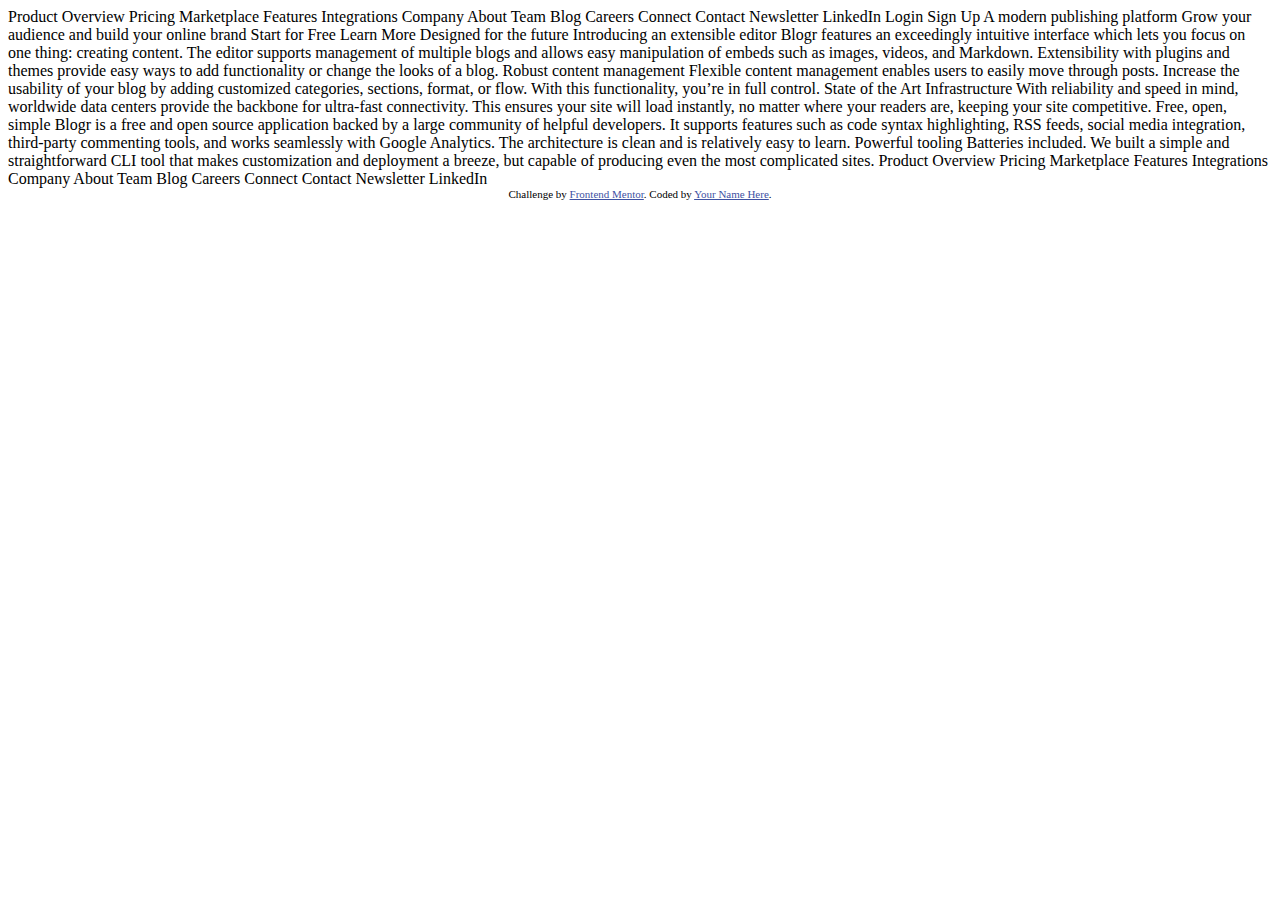
==== blogr-landing-page-main/index.html @ 17084efa "new component" ====
<!DOCTYPE html>
<html lang="en">
<head>
  <meta charset="UTF-8">
  <meta name="viewport" content="width=device-width, initial-scale=1.0"> <!-- displays site properly based on user's device -->

  <link rel="icon" type="image/png" sizes="32x32" href="./images/favicon-32x32.png">
  
  <title>Frontend Mentor | [Blogr]</title>

  <!-- Feel free to remove these styles or customise in your own stylesheet 👍 -->
  <style>
    .attribution { font-size: 11px; text-align: center; }
    .attribution a { color: hsl(228, 45%, 44%); }
  </style>
</head>
<body>
  Product

  Overview
  Pricing
  Marketplace
  Features
  Integrations

  Company

  About
  Team
  Blog
  Careers

  Connect

  Contact
  Newsletter
  LinkedIn
  
  Login
  Sign Up

  A modern publishing platform
  Grow your audience and build your online brand

  Start for Free
  Learn More

  Designed for the future

  Introducing an extensible editor
  Blogr features an exceedingly intuitive interface which lets you focus on one thing: creating content. 
  The editor supports management of multiple blogs and allows easy manipulation of embeds such as images, 
  videos, and Markdown. Extensibility with plugins and themes provide easy ways to add functionality or 
  change the looks of a blog.

  Robust content management
  Flexible content management enables users to easily move through posts. Increase the usability of your blog 
  by adding customized categories, sections, format, or flow. With this functionality, you’re in full control.

  State of the Art Infrastructure
  With reliability and speed in mind, worldwide data centers provide the backbone for ultra-fast connectivity. 
  This ensures your site will load instantly, no matter where your readers are, keeping your site competitive.

  Free, open, simple
  Blogr is a free and open source application backed by a large community of helpful developers. It supports 
  features such as code syntax highlighting, RSS feeds, social media integration, third-party commenting tools, 
  and works seamlessly with Google Analytics. The architecture is clean and is relatively easy to learn.

  Powerful tooling
  Batteries included. We built a simple and straightforward CLI tool that makes customization and deployment a breeze, but
  capable of producing even the most complicated sites.

  Product

  Overview
  Pricing
  Marketplace
  Features
  Integrations

  Company

  About
  Team
  Blog
  Careers

  Connect
  
  Contact
  Newsletter
  LinkedIn

  <div class="attribution">
    Challenge by <a href="https://www.frontendmentor.io?ref=challenge" target="_blank">Frontend Mentor</a>. 
    Coded by <a href="#">Your Name Here</a>.
  </div>
</body>
</html>
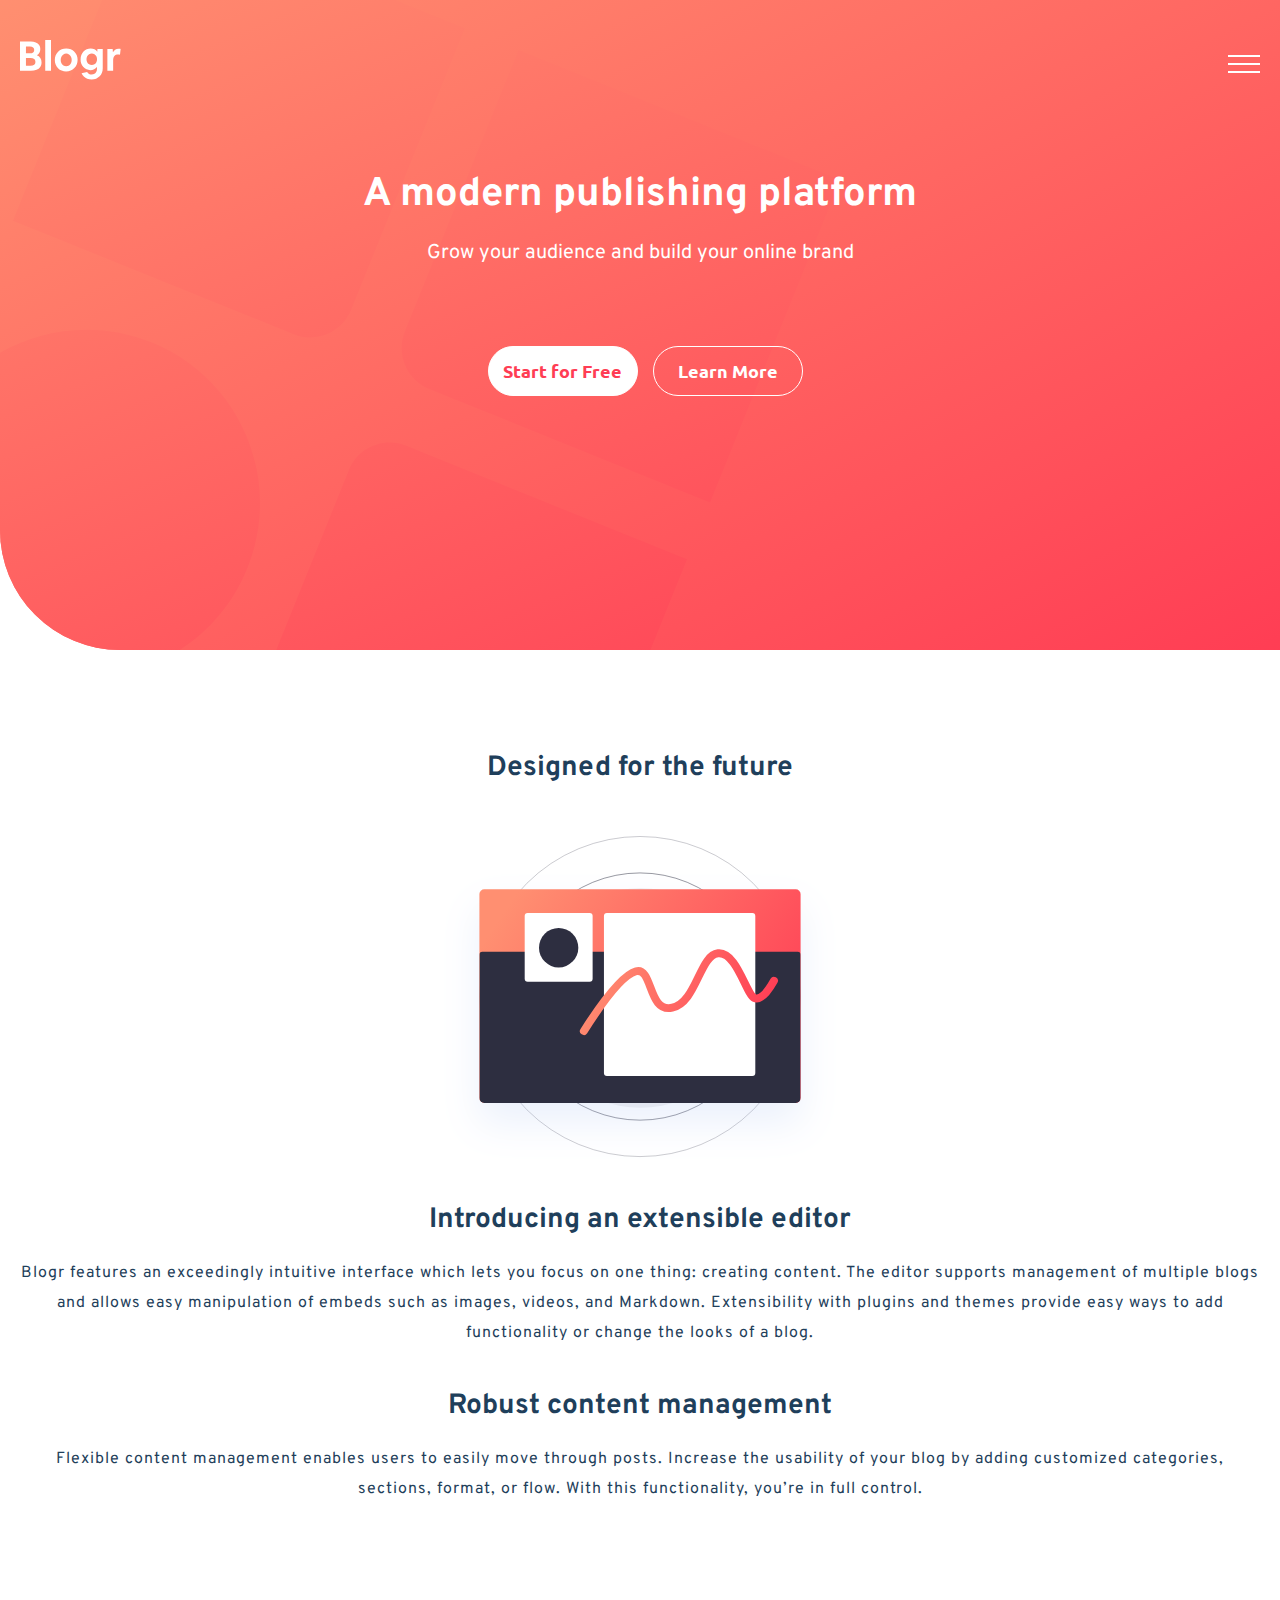
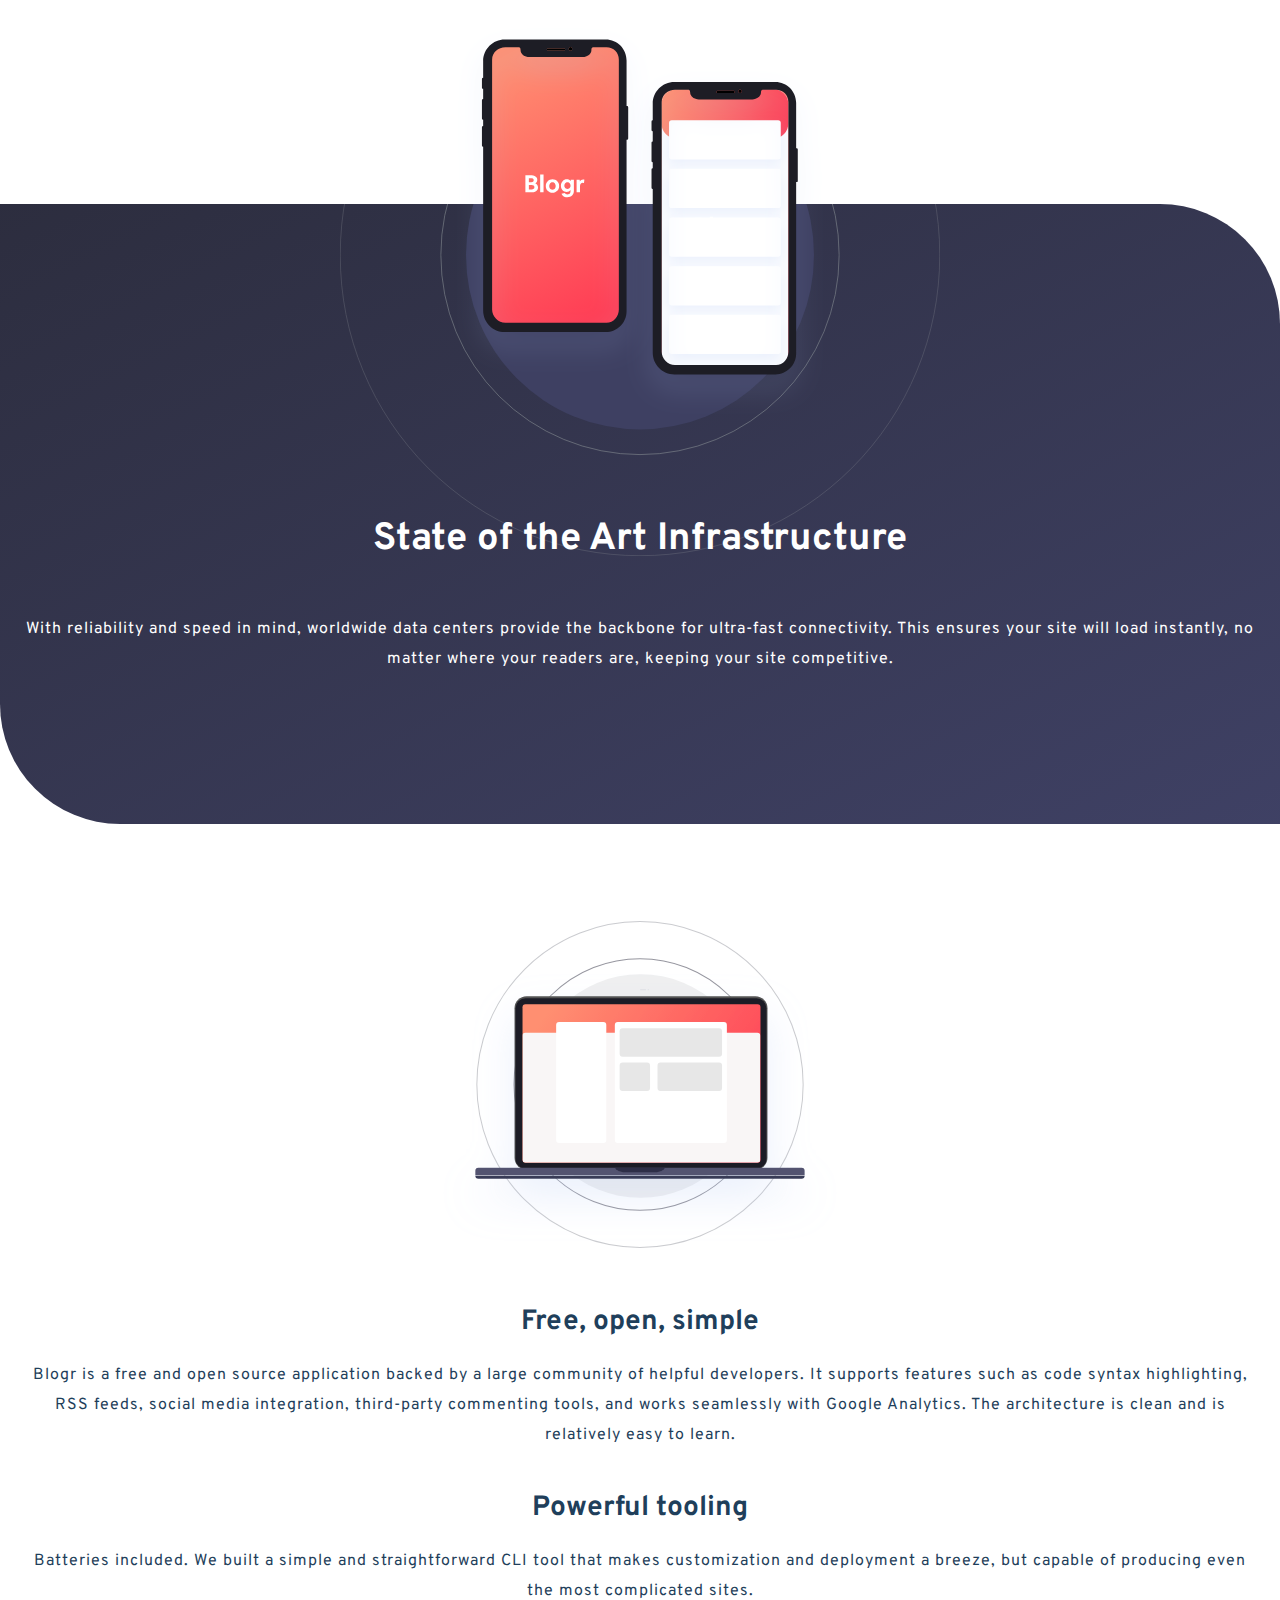
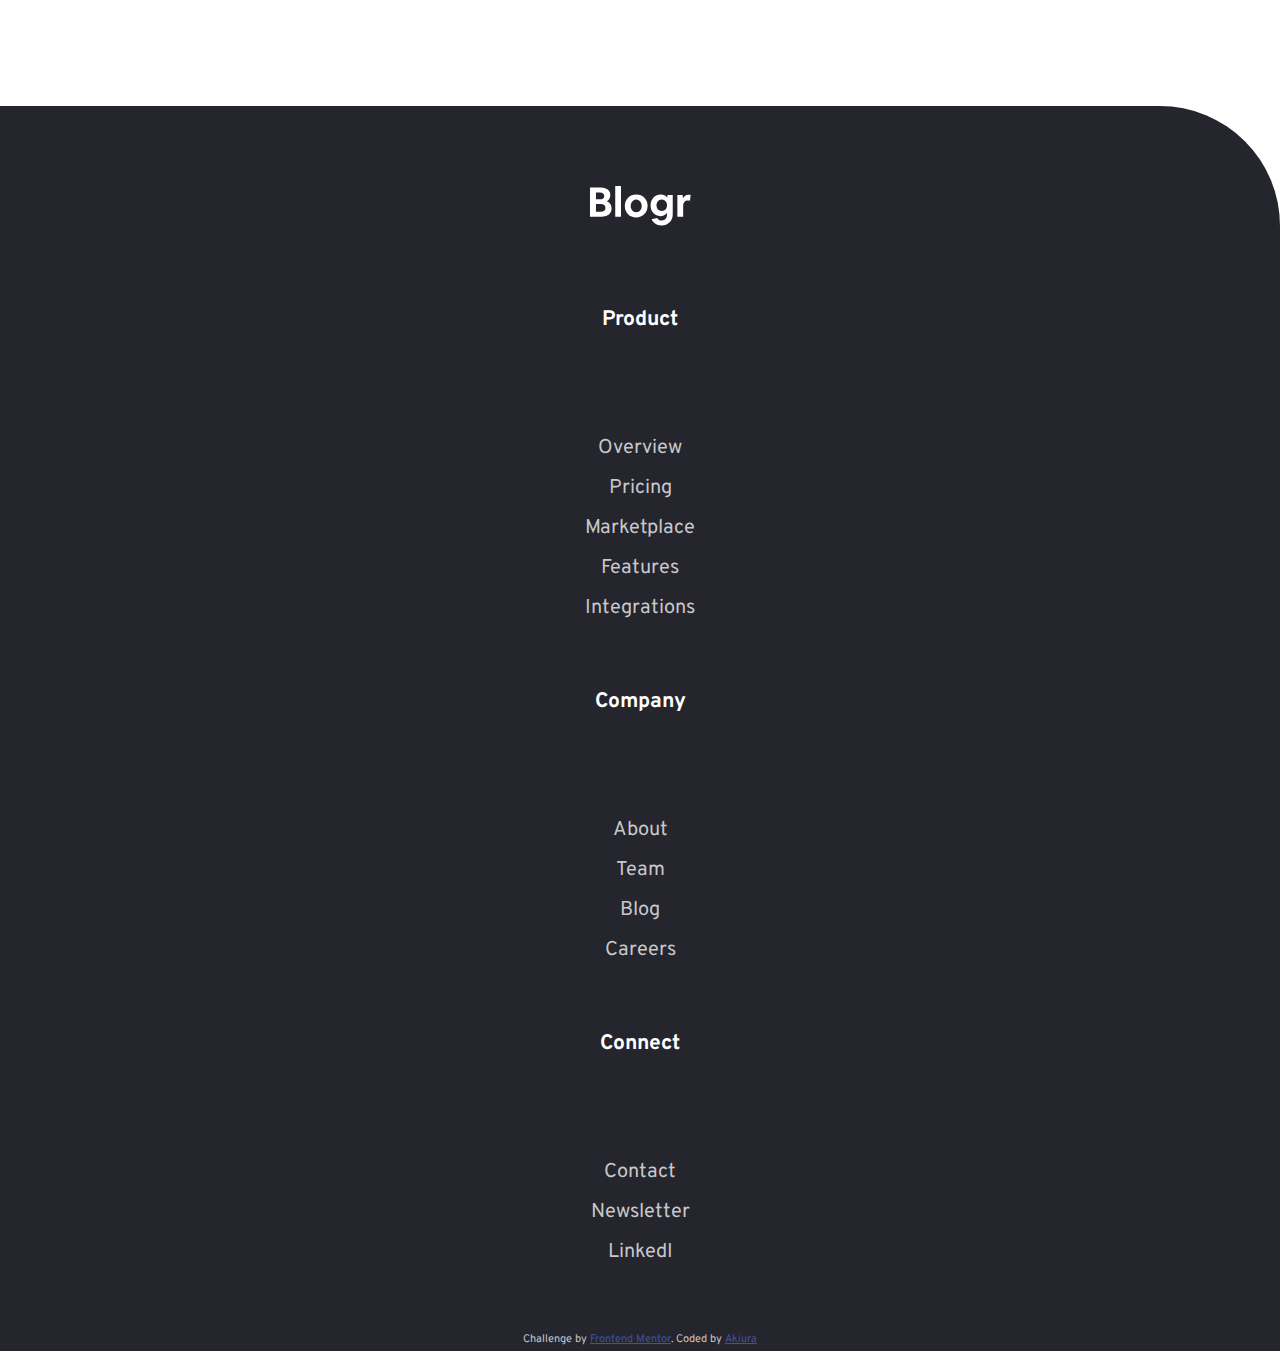
==== commit ae4be607: "mobile blogr" ====
--- a/blogr-landing-page-main/index.html
+++ b/blogr-landing-page-main/index.html
@@ -3,97 +3,148 @@
 <head>
   <meta charset="UTF-8">
   <meta name="viewport" content="width=device-width, initial-scale=1.0"> <!-- displays site properly based on user's device -->
+  <link rel="icon" type="image/png" sizes="32x32" href="./images/favicon-32x32.png">
+  <link rel="preconnect" href="https://fonts.gstatic.com">
+  <link href="https://fonts.googleapis.com/css2?family=Overpass:wght@300;600&family=Ubuntu:wght@400;500;700&display=swap" rel="stylesheet">
 
-  <link rel="icon" type="image/png" sizes="32x32" href="./images/favicon-32x32.png">
-  
+
+  <link href="style.css" rel="stylesheet">
+  <script src="script.js"></script>
+
   <title>Frontend Mentor | [Blogr]</title>
 
-  <!-- Feel free to remove these styles or customise in your own stylesheet 👍 -->
-  <style>
-    .attribution { font-size: 11px; text-align: center; }
-    .attribution a { color: hsl(228, 45%, 44%); }
-  </style>
 </head>
 <body>
-  Product
 
-  Overview
-  Pricing
-  Marketplace
-  Features
-  Integrations
+  <div class="hero">
+    <img id="bg" src="images/bg-pattern-intro.svg" alt="bg-pattern">
+    <nav class="mobile-nav">
+      <img id="logo" src="images/logo.svg"  alt="logo blogr">
+      <img id="logo-menu" src="images/icon-hamburger.svg"  onclick="menu_action()" alt="menu-logo">
+    </nav>
 
-  Company
+    <menu id="menu">
 
-  About
-  Team
-  Blog
-  Careers
+      <div id="menu-text">
+      <div class="menu-header" onclick="menu_action(1)" id="product-header"><h3>Product</h3><img id="product-arrow" class="arrow" src="images/icon-arrow-dark.svg" alt="arrow down"></div>
+        <div id="product-section" class="in" >Overview
+          Pricing
+          Marketplace
+          Features
+          Integrations</div>
 
-  Connect
+      <div class="menu-header" onclick="menu_action(2)" id="company-header"><h3>Company</h3><img id="company-arrow"class="arrow" src="images/icon-arrow-dark.svg" alt="arrow down"></div>
 
-  Contact
-  Newsletter
-  LinkedIn
-  
-  Login
-  Sign Up
+      <div id="company-section" class="in" >About
+        Team
+        Blog
+        Careers</div>
 
-  A modern publishing platform
-  Grow your audience and build your online brand
+      <div class="menu-header" onclick="menu_action(3)" id="connect-header"><h3>Connect</h3><img id="connect-arrow"class="arrow" src="images/icon-arrow-dark.svg" alt="arrow down"></div>
 
-  Start for Free
-  Learn More
+      <div id="connect-section" class="in" >Contact
+        Newsletter
+        LinkedIn</div>
 
-  Designed for the future
+    </div>
 
-  Introducing an extensible editor
-  Blogr features an exceedingly intuitive interface which lets you focus on one thing: creating content. 
-  The editor supports management of multiple blogs and allows easy manipulation of embeds such as images, 
-  videos, and Markdown. Extensibility with plugins and themes provide easy ways to add functionality or 
-  change the looks of a blog.
+    <button id="hb3">Login</button>
+    <button id="hb4">Sign Up</button>
 
-  Robust content management
-  Flexible content management enables users to easily move through posts. Increase the usability of your blog 
-  by adding customized categories, sections, format, or flow. With this functionality, you’re in full control.
 
-  State of the Art Infrastructure
-  With reliability and speed in mind, worldwide data centers provide the backbone for ultra-fast connectivity. 
-  This ensures your site will load instantly, no matter where your readers are, keeping your site competitive.
+    </menu>
 
-  Free, open, simple
-  Blogr is a free and open source application backed by a large community of helpful developers. It supports 
-  features such as code syntax highlighting, RSS feeds, social media integration, third-party commenting tools, 
-  and works seamlessly with Google Analytics. The architecture is clean and is relatively easy to learn.
 
-  Powerful tooling
-  Batteries included. We built a simple and straightforward CLI tool that makes customization and deployment a breeze, but
-  capable of producing even the most complicated sites.
+    <div id="hero-text">
+      <div id="catch-line"><h1>A modern publishing platform</h1></div>
+      <div id="t1">Grow your audience and build your online brand</div>
+      <div id="hero-buttons">
+        <button id="hb1" type="button">Start for Free</button>
+        <button id="hb2" type="button">Learn More</button>
+      </div>
+    </div>
+  </div>
 
-  Product
 
-  Overview
-  Pricing
-  Marketplace
-  Features
-  Integrations
+  <div class="s1">
+    <div id="sn1">
+      <h1>Designed for the future</h1>
+    </div>
+    <img id="mobile-editor" src="images/illustration-editor-mobile.svg" alt="editor">
 
-  Company
+    <div id="t2">
+      <h2>Introducing an extensible editor</h2>
+      <p>Blogr features an exceedingly intuitive interface which lets you focus on one thing: creating content.
+      The editor supports management of multiple blogs and allows easy manipulation of embeds such as images,
+      videos, and Markdown. Extensibility with plugins and themes provide easy ways to add functionality or
+        change the looks of a blog.</p>
+      <h2>Robust content management</h2>
+      <p>Flexible content management enables users to easily move through posts. Increase the usability of your blog
+        by adding customized categories, sections, format, or flow. With this functionality, you’re in full control.</p>
+    </div>
+  </div>
 
-  About
-  Team
-  Blog
-  Careers
+  <div class="s2">
+    <div id="wrapper">
+      <img id="bg-circle" src="images/bg-pattern-circles.svg" alt="bg circles">
+    </div>
+    <img id="phones" src="images/illustration-phones.svg" alt="phones">
+    <div id="sn2">
+      <h1>State of the Art Infrastructure</h1>
+    </div>
+    <div id="t3">
+      <p>
+        With reliability and speed in mind, worldwide data centers provide the backbone for ultra-fast connectivity.
+        This ensures your site will load instantly, no matter where your readers are, keeping your site competitive.
+      </p>
+    </div>
 
-  Connect
-  
-  Contact
-  Newsletter
-  LinkedIn
+  </div>
 
-  <div class="attribution">
-    Challenge by <a href="https://www.frontendmentor.io?ref=challenge" target="_blank">Frontend Mentor</a>. 
-    Coded by <a href="#">Your Name Here</a>.
+
+  <div class="s3">
+    <img id="mobile-laptop" src="images/illustration-laptop-mobile.svg" alt="laptop">
+    <div id="t4">
+      <h2>Free, open, simple</h2>
+      <p>Blogr is a free and open source application backed by a large community of helpful developers. It supports
+        features such as code syntax highlighting, RSS feeds, social media integration, third-party commenting tools,
+        and works seamlessly with Google Analytics. The architecture is clean and is relatively easy to learn.
+      </p>
+      <h2>Powerful tooling</h2>
+      <p>Batteries included. We built a simple and straightforward CLI tool that makes customization and deployment a breeze, but
+        capable of producing even the most complicated sites.</p>
+    </div>
   </div>
+
+
+  <footer>
+
+  <img id="footer-logo" src="images/logo.svg" alt="logo">
+
+  <h3>Product</h3>
+  <p>Overview
+    Pricing
+    Marketplace
+    Features
+    Integrations</p>
+  <h3>Company</h3>
+  <p>About
+    Team
+    Blog
+    Careers</p>
+  <h3>Connect</h3>
+  <p>Contact
+    Newsletter
+    LinkedI</p>
+
+
+
+    <div class="attribution">
+      Challenge by <a href="https://www.frontendmentor.io?ref=challenge" target="_blank">Frontend Mentor</a>.
+      Coded by <a href="https://github.com/Ak-iu">Akiura</a>
+    </div>
+
+  </footer>
+
 </body>
 </html>--- a/blogr-landing-page-main/style.css
+++ b/blogr-landing-page-main/style.css
@@ -0,0 +1,256 @@
+*{
+    margin:0;
+    padding: 0;
+}
+html{
+
+    font-family: 'Overpass', sans-serif;
+    font-size: 16px;
+    color:hsl(207, 13%, 34%);
+}
+.hero{
+    display: flex;
+    flex-flow: column;
+    align-items: center;
+    background: linear-gradient(to bottom right,hsl(13, 100%, 72%),hsl(353, 100%, 62%));
+    background-size: auto;
+    height: 650px;
+    border-bottom-left-radius: 120px;
+    overflow: hidden;
+
+    color:hsl(0, 0%, 100%);
+}
+#bg{
+    align-self: flex-start;
+    width:1400px;
+    margin-left: -350px;
+    margin-top: -310px;
+    object-fit: cover;
+    object-position: -50% 0;
+
+}
+#logo{
+    position: absolute;
+    left: 20px;
+    top: 40px;
+}
+#logo-menu{
+    position: absolute;
+    right:20px;
+    top: 55px;
+}
+#hero-text{
+    position: absolute;
+    display: flex;
+    flex-flow: column;
+    align-items: center;
+    top:150px;
+    font-weight: 400;
+    font-size: 20px;
+}
+#t1,#catch-line{
+    text-align: center;
+    margin-left: 10px;
+    margin-right: 10px;
+    margin-top: 20px;
+}
+#hero-buttons button{
+    margin-top: 80px;
+    margin-left: 10px;
+    width: 150px;
+    height: 50px;
+    border: 1px solid white;
+    border-radius: 30px;
+    font-weight: 700;
+    font-size: 18px;
+    font-family: 'Ubuntu', sans-serif;
+    outline: none;
+}
+menu button{
+    margin-top: 15px;
+    width: 150px;
+    height: 50px;
+    border: 1px solid white;
+    border-radius: 30px;
+    font-weight: 700;
+    font-size: 18px;
+    font-family: 'Ubuntu', sans-serif;
+    outline: none;
+}
+#hb1{
+    color:hsl(353, 100%, 62%);
+    background: white;
+}
+#hb2{
+    color:white;
+    background: transparent;
+}
+#hb3{
+    color:hsl(208, 49%, 24%);
+    background: transparent;
+
+}
+#hb4{
+    color:white;
+    background: linear-gradient(to right,hsl(13, 100%, 72%),hsl(353, 100%, 62%));
+
+}
+.s1,.s3{
+    display: flex;
+    flex-flow: column;
+    justify-content: center;
+    color:hsl(208, 49%, 24%);
+    overflow:hidden;
+}
+
+#wrapper{
+    display: flex;
+    justify-content: center;
+    width: 100%;
+    overflow:hidden;
+    border-top-right-radius:  120px ;
+}
+#sn1{
+    margin-top: 100px;
+    margin-bottom: 50px;
+    text-align: center;
+    font-size: 14px;
+}
+#sn2{
+    margin-top: 100px;
+    margin-bottom: 50px;
+    text-align: center;
+    font-size: 19px;
+}
+#t2,#t4,#t3{
+    text-align: center;
+}
+#t2 h2,#t4 h2{
+    font-weight: 700;
+    font-size: 28px;
+    margin: 40px 0px 20px 0px;
+    padding: 0px 30px 0px 30px;
+}
+#t2 p,#t4 p,#t3 p{
+    line-height: 30px;
+    letter-spacing: 1px;
+    padding: 0px 20px 0px 20px;
+}
+#mobile-editor,#mobile-laptop{
+    width: 400px;
+    align-self: center;
+}
+#mobile-laptop{
+    width: 500px;
+}
+#bg-circle{
+    width: 600px;
+    margin-top: -250px;
+    align-self: center;
+}
+#phones{
+    width: 370px;
+    margin-top: -530px;
+}
+.s2{
+    background: linear-gradient(to bottom right,hsl(237, 17%, 21%),hsl(237, 23%, 32%));
+    border-radius: 0px 120px 0px 120px;
+    color: hsl(0, 0%, 100%);
+    margin-bottom: 80px;
+    margin-top: 300px;
+    display: flex;
+    flex-flow: column;
+    justify-content: center;
+    align-items: center;
+    padding-bottom: 150px;
+}
+
+menu{
+    position: absolute;
+    display: none;
+    flex-flow: column;
+    background: white;
+    color:hsl(208, 49%, 24%);
+    z-index: 3;
+    top:120px;
+
+    align-self: flex-end;
+    margin-right: 15px;
+    width: 345px;
+    align-items: center;
+    justify-content: center;
+    text-align: center;
+    padding-bottom: 40px;
+    border-radius: 10px;
+    line-height: 40px;
+    box-shadow: 2px 1px 10px 1px grey;
+}
+menu .in{
+    display: none;
+    word-spacing: 999999em;
+    margin-top: 10px;
+    margin-bottom: 20px;
+}
+.menu-header{
+    display: flex;
+    flex-flow: row;
+    text-align: center;
+    justify-content: center;
+    margin-bottom: 10px;
+
+}
+#menu-text{
+    border-bottom: 1px solid lightgrey;
+    margin: 25px;
+}
+.in{
+    background: hsl(0, 0%, 94%);
+    border-radius: 5px;
+    padding: 10px;
+    font-weight: 700;
+    color : hsl(208, 39%, 34%);
+}
+.arrow{
+    width: 10px;
+    height: 10px;
+    object-fit: cover;
+    align-self: center;
+    margin-left: 10px;
+}
+footer{
+    display: flex;
+    flex-flow: column;
+    align-items: center;
+    background: hsl(240, 10%, 16%);
+    background-size: auto;
+    border-top-right-radius: 120px;
+    margin-top: 100px;
+    padding-top: 80px;
+    color:hsl(0, 0%, 100%);
+}
+
+#footer-logo{
+    margin-bottom: 80px;
+}
+footer h3{
+    font-size: 21px;
+    margin-bottom: 25px;
+}
+footer p{
+    word-spacing: 9999rem;
+    text-align: center;
+    line-height: 40px;
+    color: hsl(240, 2%, 79%);
+    margin-top: 70px;
+    margin-bottom:60px;
+    font-size: 20px;
+}
+
+.attribution {
+    color:hsl(240, 2%, 79%);;
+    margin-bottom: 5px;
+    font-size: 11px;
+}
+.attribution a {
+    color: hsl(228, 45%, 44%);
+}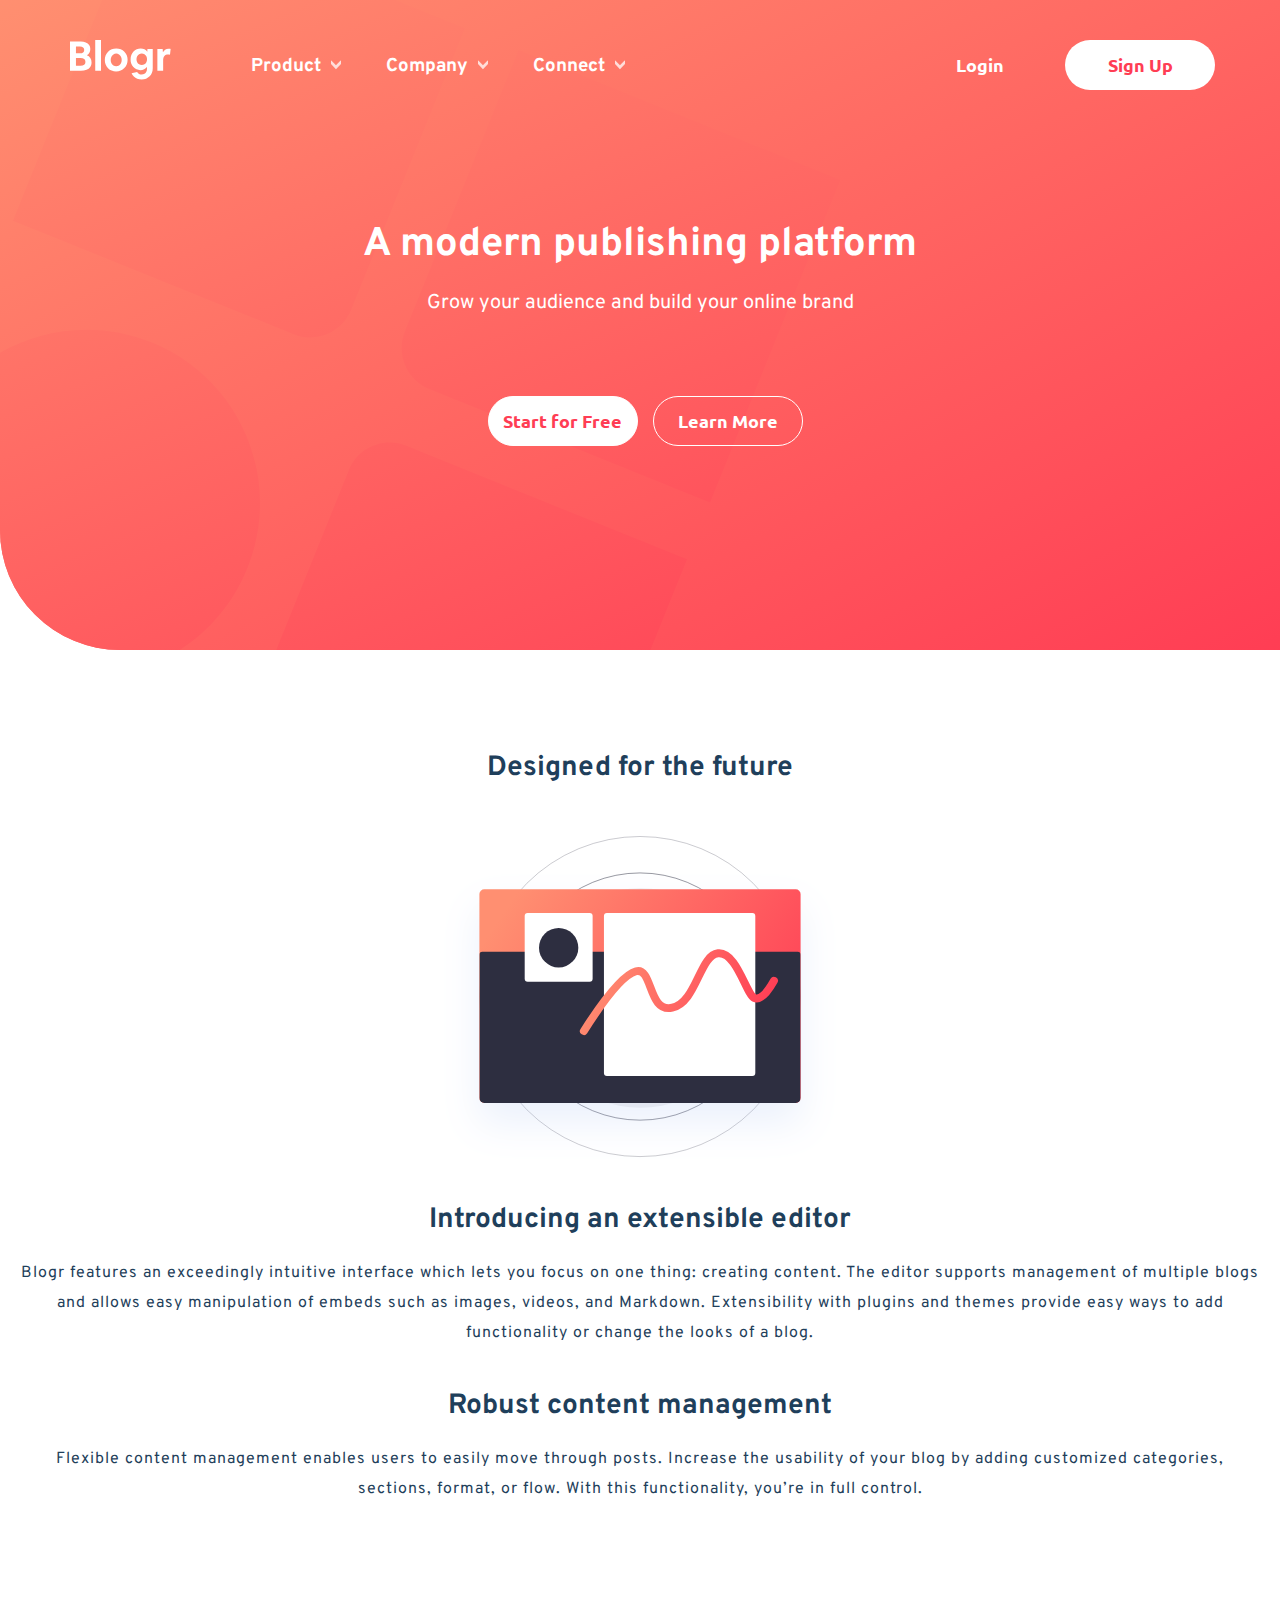
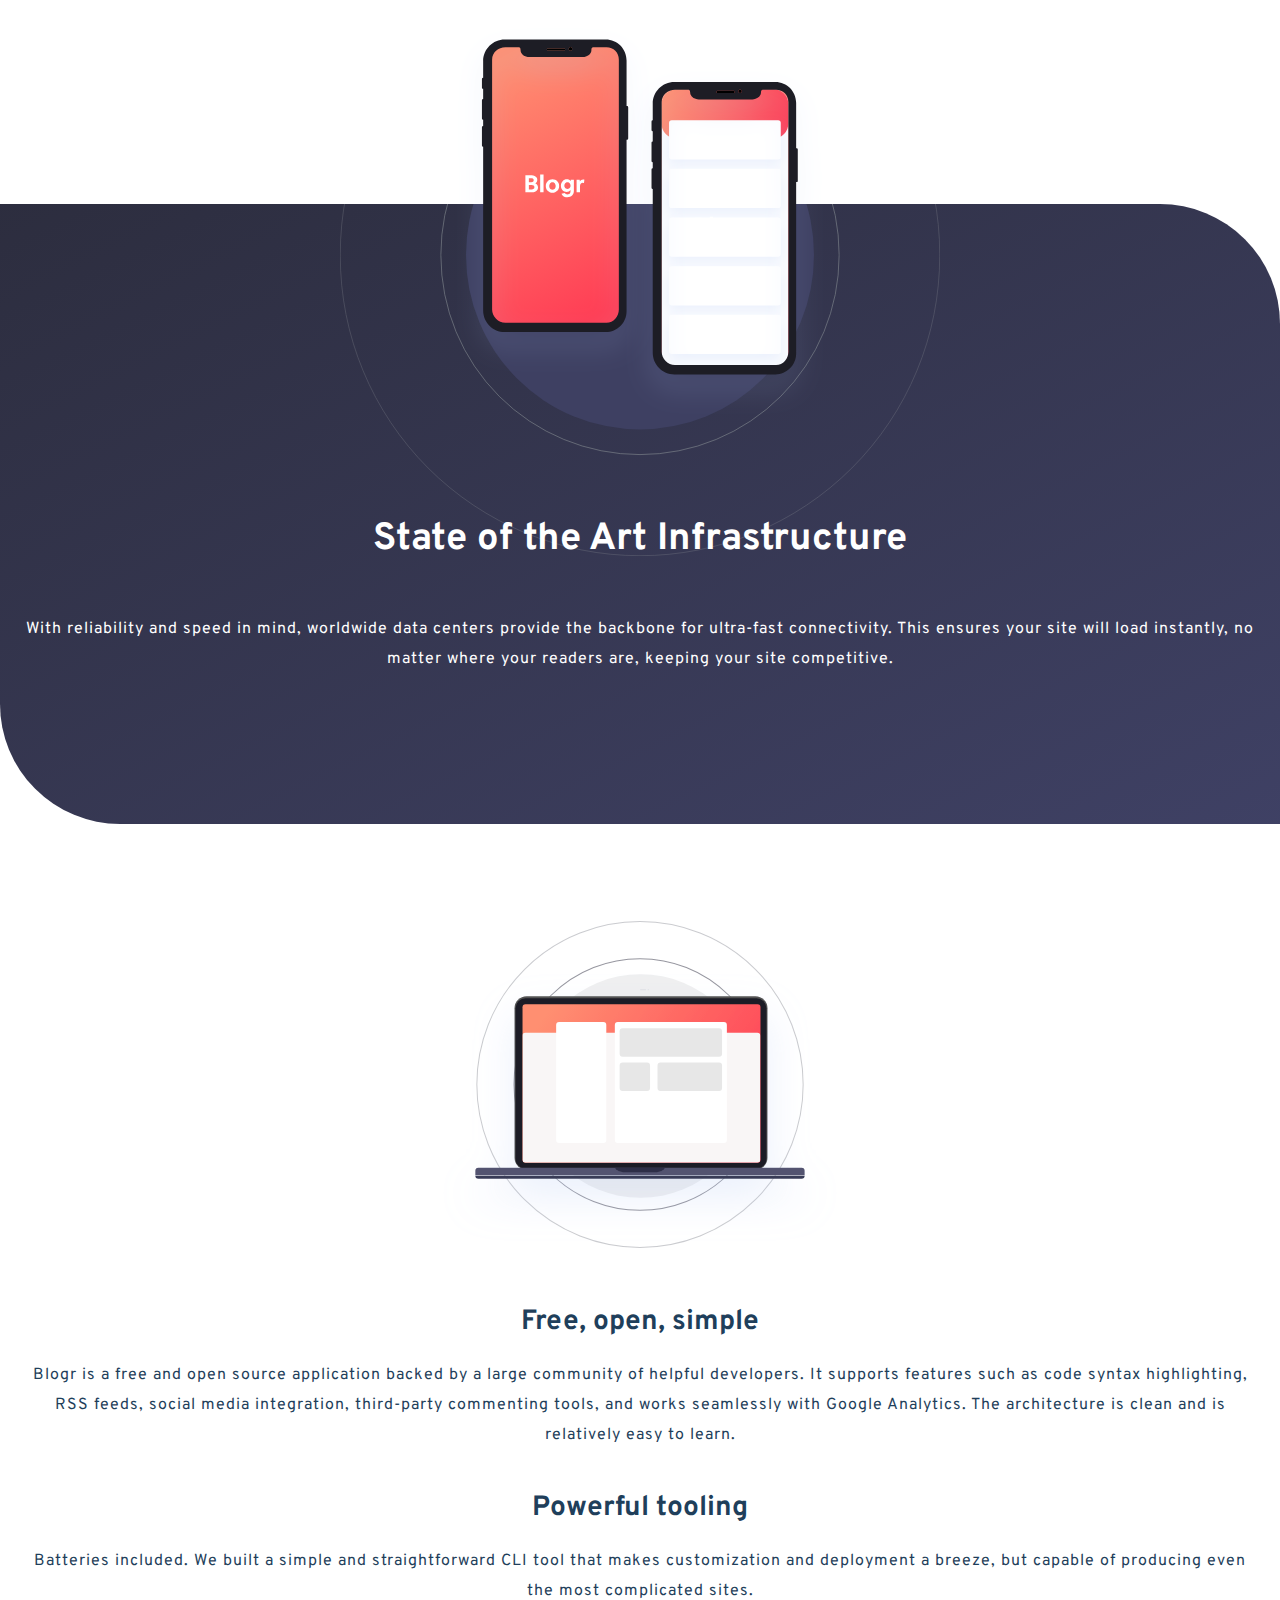
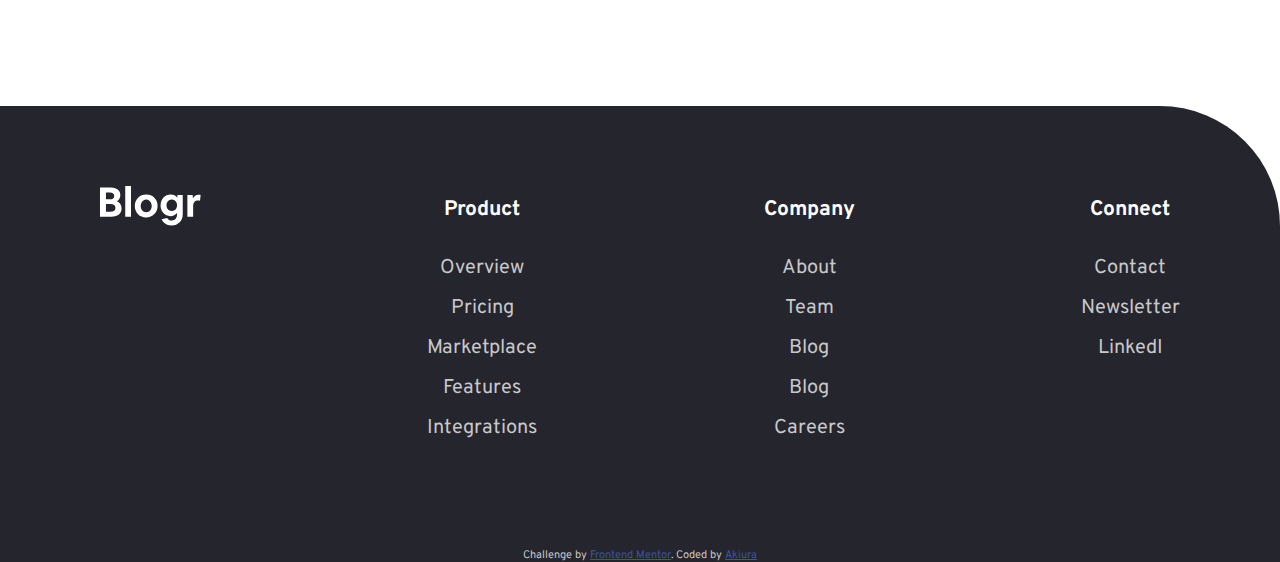
==== commit db279b5f: "blogr desktop version" ====
--- a/blogr-landing-page-main/index.html
+++ b/blogr-landing-page-main/index.html
@@ -1,150 +1,226 @@
 <!DOCTYPE html>
 <html lang="en">
 <head>
-  <meta charset="UTF-8">
-  <meta name="viewport" content="width=device-width, initial-scale=1.0"> <!-- displays site properly based on user's device -->
-  <link rel="icon" type="image/png" sizes="32x32" href="./images/favicon-32x32.png">
-  <link rel="preconnect" href="https://fonts.gstatic.com">
-  <link href="https://fonts.googleapis.com/css2?family=Overpass:wght@300;600&family=Ubuntu:wght@400;500;700&display=swap" rel="stylesheet">
-
-
-  <link href="style.css" rel="stylesheet">
-  <script src="script.js"></script>
-
-  <title>Frontend Mentor | [Blogr]</title>
+    <meta charset="UTF-8">
+    <meta name="viewport" content="width=device-width, initial-scale=1.0">
+    <!-- displays site properly based on user's device -->
+    <link rel="icon" type="image/png" sizes="32x32" href="./images/favicon-32x32.png">
+    <link rel="preconnect" href="https://fonts.gstatic.com">
+    <link href="https://fonts.googleapis.com/css2?family=Overpass:wght@300;600&family=Ubuntu:wght@400;500;700&display=swap"
+          rel="stylesheet">
+
+
+    <link href="style.css" rel="stylesheet">
+    <script src="script.js"></script>
+
+    <title>Frontend Mentor | [Blogr]</title>
 
 </head>
 <body>
 
-  <div class="hero">
+<div class="hero">
     <img id="bg" src="images/bg-pattern-intro.svg" alt="bg-pattern">
-    <nav class="mobile-nav">
-      <img id="logo" src="images/logo.svg"  alt="logo blogr">
-      <img id="logo-menu" src="images/icon-hamburger.svg"  onclick="menu_action()" alt="menu-logo">
-    </nav>
-
-    <menu id="menu">
-
-      <div id="menu-text">
-      <div class="menu-header" onclick="menu_action(1)" id="product-header"><h3>Product</h3><img id="product-arrow" class="arrow" src="images/icon-arrow-dark.svg" alt="arrow down"></div>
-        <div id="product-section" class="in" >Overview
-          Pricing
-          Marketplace
-          Features
-          Integrations</div>
-
-      <div class="menu-header" onclick="menu_action(2)" id="company-header"><h3>Company</h3><img id="company-arrow"class="arrow" src="images/icon-arrow-dark.svg" alt="arrow down"></div>
-
-      <div id="company-section" class="in" >About
-        Team
-        Blog
-        Careers</div>
-
-      <div class="menu-header" onclick="menu_action(3)" id="connect-header"><h3>Connect</h3><img id="connect-arrow"class="arrow" src="images/icon-arrow-dark.svg" alt="arrow down"></div>
-
-      <div id="connect-section" class="in" >Contact
-        Newsletter
-        LinkedIn</div>
-
-    </div>
-
-    <button id="hb3">Login</button>
-    <button id="hb4">Sign Up</button>
-
-
-    </menu>
-
+    <div class="nav">
+        <img id="logo" src="images/logo.svg" alt="logo blogr">
+        <img id="logo-menu" src="images/icon-hamburger.svg" onclick="menu_action()" alt="menu-logo">
+
+
+    </div>
+
+    <div id="mobile-menu">
+        <menu id="menu">
+            <div id="menu-text">
+                <div class="menu-header" onclick="menu_action(1)" id="product-header"><h3>Product</h3><img
+                        id="product-arrow" class="arrow" src="images/icon-arrow-dark.svg" alt="arrow down"></div>
+                <div id="product-section" class="in">
+                    <p>Overview</p>
+                    <p>Pricing</p>
+                    <p>Marketplace</p>
+                    <p>Features</p>
+                    <p>Integrations</p>
+                </div>
+
+                <div class="menu-header" onclick="menu_action(2)" id="company-header"><h3>Company</h3><img
+                        id="company-arrow" class="arrow" src="images/icon-arrow-dark.svg" alt="arrow down"></div>
+
+                <div id="company-section" class="in">
+                    <p>About</p>
+                    <p>Team</p>
+                    <p>Blog</p>
+                    <p>Careers</p>
+                </div>
+
+                <div class="menu-header" onclick="menu_action(3)" id="connect-header"><h3>Connect</h3><img
+                        id="connect-arrow" class="arrow" src="images/icon-arrow-dark.svg" alt="arrow down"></div>
+
+                <div id="connect-section" class="in">
+                    <p>Contact</p>
+                    <p>Newsletter</p>
+                    <p>LinkedIn</p>
+                </div>
+            </div>
+
+            <div id="nav-buttons">
+                <button id="hb3">Login</button>
+                <button id="hb4">Sign Up</button>
+            </div>
+
+        </menu>
+    </div>
+
+    <div id="desktop-menu">
+        <menu>
+            <div id="menu-text-desktop">
+                <div class="section">
+                    <div class="menu-header" onclick="menu_action_desktop(1)" id="product-header-desktop"><h3>Product</h3><img
+                            id="product-arrow-desktop" class="arrow" src="images/icon-arrow-light.svg" alt="arrow down"></div>
+                    <div id="product-section-desktop" class="in">
+                        <p>Overview</p>
+                        <p>Pricing</p>
+                        <p>Marketplace</p>
+                        <p>Features</p>
+                        <p>Integrations</p>
+                    </div>
+                </div>
+
+                <div class="section">
+                    <div class="menu-header" onclick="menu_action_desktop(2)" id="company-header-desktop"><h3>Company</h3><img
+                            id="company-arrow-desktop" class="arrow" src="images/icon-arrow-light.svg" alt="arrow down"></div>
+
+                    <div id="company-section-desktop" class="in">
+                        <p>About</p>
+                        <p>Team</p>
+                        <p>Blog</p>
+                        <p>Careers</p>
+                    </div>
+                </div>
+
+                <div class="section">
+                    <div class="menu-header" onclick="menu_action_desktop(3)" id="connect-header-desktop"><h3>Connect</h3><img
+                            id="connect-arrow-desktop" class="arrow" src="images/icon-arrow-light.svg" alt="arrow down"></div>
+
+                    <div id="connect-section-desktop" class="in">
+                        <p>Contact</p>
+                        <p>Newsletter</p>
+                        <p>LinkedIn</p>
+                    </div>
+                </div>
+            </div>
+
+            <div id="nav-buttons-desktop">
+                <button id="hb3-desktop">Login</button>
+                <button id="hb4-desktop">Sign Up</button>
+            </div>
+
+        </menu>
+
+
+    </div>
 
     <div id="hero-text">
-      <div id="catch-line"><h1>A modern publishing platform</h1></div>
-      <div id="t1">Grow your audience and build your online brand</div>
-      <div id="hero-buttons">
-        <button id="hb1" type="button">Start for Free</button>
-        <button id="hb2" type="button">Learn More</button>
-      </div>
-    </div>
-  </div>
-
-
-  <div class="s1">
+        <div id="catch-line"><h1>A modern publishing platform</h1></div>
+        <div id="t1">Grow your audience and build your online brand</div>
+        <div id="hero-buttons">
+            <button id="hb1" type="button">Start for Free</button>
+            <button id="hb2" type="button">Learn More</button>
+        </div>
+    </div>
+</div>
+
+
+<div class="s1">
     <div id="sn1">
-      <h1>Designed for the future</h1>
+        <h1>Designed for the future</h1>
     </div>
     <img id="mobile-editor" src="images/illustration-editor-mobile.svg" alt="editor">
 
     <div id="t2">
-      <h2>Introducing an extensible editor</h2>
-      <p>Blogr features an exceedingly intuitive interface which lets you focus on one thing: creating content.
-      The editor supports management of multiple blogs and allows easy manipulation of embeds such as images,
-      videos, and Markdown. Extensibility with plugins and themes provide easy ways to add functionality or
-        change the looks of a blog.</p>
-      <h2>Robust content management</h2>
-      <p>Flexible content management enables users to easily move through posts. Increase the usability of your blog
-        by adding customized categories, sections, format, or flow. With this functionality, you’re in full control.</p>
-    </div>
-  </div>
-
-  <div class="s2">
+        <h2>Introducing an extensible editor</h2>
+        <p>Blogr features an exceedingly intuitive interface which lets you focus on one thing: creating content.
+            The editor supports management of multiple blogs and allows easy manipulation of embeds such as images,
+            videos, and Markdown. Extensibility with plugins and themes provide easy ways to add functionality or
+            change the looks of a blog.</p>
+        <h2>Robust content management</h2>
+        <p>Flexible content management enables users to easily move through posts. Increase the usability of your blog
+            by adding customized categories, sections, format, or flow. With this functionality, you’re in full
+            control.</p>
+    </div>
+</div>
+
+<div class="s2">
     <div id="wrapper">
-      <img id="bg-circle" src="images/bg-pattern-circles.svg" alt="bg circles">
+        <img id="bg-circle" src="images/bg-pattern-circles.svg" alt="bg circles">
     </div>
     <img id="phones" src="images/illustration-phones.svg" alt="phones">
     <div id="sn2">
-      <h1>State of the Art Infrastructure</h1>
+        <h1>State of the Art Infrastructure</h1>
     </div>
     <div id="t3">
-      <p>
-        With reliability and speed in mind, worldwide data centers provide the backbone for ultra-fast connectivity.
-        This ensures your site will load instantly, no matter where your readers are, keeping your site competitive.
-      </p>
-    </div>
-
-  </div>
-
-
-  <div class="s3">
+        <p>
+            With reliability and speed in mind, worldwide data centers provide the backbone for ultra-fast connectivity.
+            This ensures your site will load instantly, no matter where your readers are, keeping your site competitive.
+        </p>
+    </div>
+
+</div>
+
+
+<div class="s3">
     <img id="mobile-laptop" src="images/illustration-laptop-mobile.svg" alt="laptop">
     <div id="t4">
-      <h2>Free, open, simple</h2>
-      <p>Blogr is a free and open source application backed by a large community of helpful developers. It supports
-        features such as code syntax highlighting, RSS feeds, social media integration, third-party commenting tools,
-        and works seamlessly with Google Analytics. The architecture is clean and is relatively easy to learn.
-      </p>
-      <h2>Powerful tooling</h2>
-      <p>Batteries included. We built a simple and straightforward CLI tool that makes customization and deployment a breeze, but
-        capable of producing even the most complicated sites.</p>
-    </div>
-  </div>
-
-
-  <footer>
-
-  <img id="footer-logo" src="images/logo.svg" alt="logo">
-
-  <h3>Product</h3>
-  <p>Overview
-    Pricing
-    Marketplace
-    Features
-    Integrations</p>
-  <h3>Company</h3>
-  <p>About
-    Team
-    Blog
-    Careers</p>
-  <h3>Connect</h3>
-  <p>Contact
-    Newsletter
-    LinkedI</p>
-
-
+        <h2>Free, open, simple</h2>
+        <p>Blogr is a free and open source application backed by a large community of helpful developers. It supports
+            features such as code syntax highlighting, RSS feeds, social media integration, third-party commenting
+            tools,
+            and works seamlessly with Google Analytics. The architecture is clean and is relatively easy to learn.
+        </p>
+        <h2>Powerful tooling</h2>
+        <p>Batteries included. We built a simple and straightforward CLI tool that makes customization and deployment a
+            breeze, but
+            capable of producing even the most complicated sites.</p>
+    </div>
+</div>
+
+
+<footer>
+    <div id="footer-flex">
+        <img id="footer-logo" src="images/logo.svg" alt="logo">
+
+        <div class="footer-section">
+            <h3>Product</h3>
+            <p>Overview</p>
+            <p>Pricing</p>
+            <p>Marketplace</p>
+            <p>Features</p>
+            <p>Integrations</p>
+        </div>
+
+        <div class="footer-section">
+            <h3>Company</h3>
+            <p>About</p>
+            <p>Team</p>
+            <p>Blog</p>
+            <p>Blog</p>
+            <p>Careers</p>
+        </div>
+
+
+        <div class="footer-section">
+            <h3>Connect</h3>
+            <p>Contact</p>
+            <p>Newsletter</p>
+            <p>LinkedI</p>
+        </div>
+
+
+    </div>
 
     <div class="attribution">
-      Challenge by <a href="https://www.frontendmentor.io?ref=challenge" target="_blank">Frontend Mentor</a>.
-      Coded by <a href="https://github.com/Ak-iu">Akiura</a>
-    </div>
-
-  </footer>
+        Challenge by <a href="https://www.frontendmentor.io?ref=challenge" target="_blank">Frontend Mentor</a>.
+        Coded by <a href="https://github.com/Ak-iu">Akiura</a>
+    </div>
+
+</footer>
 
 </body>
 </html>--- a/blogr-landing-page-main/style.css
+++ b/blogr-landing-page-main/style.css
@@ -1,256 +1,420 @@
-*{
-    margin:0;
-    padding: 0;
-}
-html{
-
-    font-family: 'Overpass', sans-serif;
-    font-size: 16px;
-    color:hsl(207, 13%, 34%);
-}
-.hero{
-    display: flex;
-    flex-flow: column;
-    align-items: center;
-    background: linear-gradient(to bottom right,hsl(13, 100%, 72%),hsl(353, 100%, 62%));
-    background-size: auto;
-    height: 650px;
-    border-bottom-left-radius: 120px;
-    overflow: hidden;
-
-    color:hsl(0, 0%, 100%);
-}
-#bg{
-    align-self: flex-start;
-    width:1400px;
-    margin-left: -350px;
-    margin-top: -310px;
-    object-fit: cover;
-    object-position: -50% 0;
-
-}
-#logo{
-    position: absolute;
-    left: 20px;
-    top: 40px;
-}
-#logo-menu{
-    position: absolute;
-    right:20px;
-    top: 55px;
-}
-#hero-text{
-    position: absolute;
-    display: flex;
-    flex-flow: column;
-    align-items: center;
-    top:150px;
-    font-weight: 400;
-    font-size: 20px;
-}
-#t1,#catch-line{
-    text-align: center;
-    margin-left: 10px;
-    margin-right: 10px;
-    margin-top: 20px;
-}
-#hero-buttons button{
-    margin-top: 80px;
-    margin-left: 10px;
-    width: 150px;
-    height: 50px;
-    border: 1px solid white;
-    border-radius: 30px;
-    font-weight: 700;
-    font-size: 18px;
-    font-family: 'Ubuntu', sans-serif;
-    outline: none;
-}
-menu button{
-    margin-top: 15px;
-    width: 150px;
-    height: 50px;
-    border: 1px solid white;
-    border-radius: 30px;
-    font-weight: 700;
-    font-size: 18px;
-    font-family: 'Ubuntu', sans-serif;
-    outline: none;
-}
-#hb1{
-    color:hsl(353, 100%, 62%);
-    background: white;
-}
-#hb2{
-    color:white;
-    background: transparent;
-}
-#hb3{
-    color:hsl(208, 49%, 24%);
-    background: transparent;
-
-}
-#hb4{
-    color:white;
-    background: linear-gradient(to right,hsl(13, 100%, 72%),hsl(353, 100%, 62%));
-
-}
-.s1,.s3{
-    display: flex;
-    flex-flow: column;
-    justify-content: center;
-    color:hsl(208, 49%, 24%);
-    overflow:hidden;
-}
-
-#wrapper{
-    display: flex;
-    justify-content: center;
-    width: 100%;
-    overflow:hidden;
-    border-top-right-radius:  120px ;
-}
-#sn1{
-    margin-top: 100px;
-    margin-bottom: 50px;
-    text-align: center;
-    font-size: 14px;
-}
-#sn2{
-    margin-top: 100px;
-    margin-bottom: 50px;
-    text-align: center;
-    font-size: 19px;
-}
-#t2,#t4,#t3{
-    text-align: center;
-}
-#t2 h2,#t4 h2{
-    font-weight: 700;
-    font-size: 28px;
-    margin: 40px 0px 20px 0px;
-    padding: 0px 30px 0px 30px;
-}
-#t2 p,#t4 p,#t3 p{
-    line-height: 30px;
-    letter-spacing: 1px;
-    padding: 0px 20px 0px 20px;
-}
-#mobile-editor,#mobile-laptop{
-    width: 400px;
-    align-self: center;
-}
-#mobile-laptop{
-    width: 500px;
-}
-#bg-circle{
-    width: 600px;
-    margin-top: -250px;
-    align-self: center;
-}
-#phones{
-    width: 370px;
-    margin-top: -530px;
-}
-.s2{
-    background: linear-gradient(to bottom right,hsl(237, 17%, 21%),hsl(237, 23%, 32%));
-    border-radius: 0px 120px 0px 120px;
-    color: hsl(0, 0%, 100%);
-    margin-bottom: 80px;
-    margin-top: 300px;
-    display: flex;
-    flex-flow: column;
-    justify-content: center;
-    align-items: center;
-    padding-bottom: 150px;
-}
-
-menu{
-    position: absolute;
-    display: none;
-    flex-flow: column;
-    background: white;
-    color:hsl(208, 49%, 24%);
-    z-index: 3;
-    top:120px;
-
-    align-self: flex-end;
-    margin-right: 15px;
-    width: 345px;
-    align-items: center;
-    justify-content: center;
-    text-align: center;
-    padding-bottom: 40px;
-    border-radius: 10px;
-    line-height: 40px;
-    box-shadow: 2px 1px 10px 1px grey;
-}
-menu .in{
-    display: none;
-    word-spacing: 999999em;
-    margin-top: 10px;
-    margin-bottom: 20px;
-}
-.menu-header{
-    display: flex;
-    flex-flow: row;
-    text-align: center;
-    justify-content: center;
-    margin-bottom: 10px;
-
-}
-#menu-text{
-    border-bottom: 1px solid lightgrey;
-    margin: 25px;
-}
-.in{
-    background: hsl(0, 0%, 94%);
-    border-radius: 5px;
-    padding: 10px;
-    font-weight: 700;
-    color : hsl(208, 39%, 34%);
-}
-.arrow{
-    width: 10px;
-    height: 10px;
-    object-fit: cover;
-    align-self: center;
-    margin-left: 10px;
-}
-footer{
-    display: flex;
-    flex-flow: column;
-    align-items: center;
-    background: hsl(240, 10%, 16%);
-    background-size: auto;
-    border-top-right-radius: 120px;
-    margin-top: 100px;
-    padding-top: 80px;
-    color:hsl(0, 0%, 100%);
-}
-
-#footer-logo{
-    margin-bottom: 80px;
-}
-footer h3{
-    font-size: 21px;
-    margin-bottom: 25px;
-}
-footer p{
-    word-spacing: 9999rem;
-    text-align: center;
-    line-height: 40px;
-    color: hsl(240, 2%, 79%);
-    margin-top: 70px;
-    margin-bottom:60px;
-    font-size: 20px;
-}
-
-.attribution {
-    color:hsl(240, 2%, 79%);;
-    margin-bottom: 5px;
-    font-size: 11px;
-}
-.attribution a {
-    color: hsl(228, 45%, 44%);
+*{
+    margin:0;
+    padding: 0;
+}
+html{
+
+    font-family: 'Overpass', sans-serif;
+    font-size: 16px;
+    color:hsl(207, 13%, 34%);
+}
+.hero{
+    display: flex;
+    flex-flow: column;
+    align-items: center;
+    background: linear-gradient(to bottom right,hsl(13, 100%, 72%),hsl(353, 100%, 62%));
+    background-size: auto;
+    height: 650px;
+    border-bottom-left-radius: 120px;
+    overflow: hidden;
+
+    color:hsl(0, 0%, 100%);
+}
+#bg{
+    align-self: flex-start;
+    width:1400px;
+    margin-left: -350px;
+    margin-top: -310px;
+    object-fit: cover;
+    object-position: -50% 0;
+
+}
+#logo{
+    position: absolute;
+    left: 20px;
+    top: 40px;
+}
+#logo-menu{
+    position: absolute;
+    right:20px;
+    top: 55px;
+}
+#hero-text{
+    position: absolute;
+    display: flex;
+    flex-flow: column;
+    align-items: center;
+    top:150px;
+    font-weight: 400;
+    font-size: 20px;
+}
+#t1,#catch-line{
+    text-align: center;
+    margin-left: 10px;
+    margin-right: 10px;
+    margin-top: 20px;
+}
+#hero-buttons button{
+    margin-top: 80px;
+    margin-left: 10px;
+    width: 150px;
+    height: 50px;
+    border: 1px solid white;
+    border-radius: 30px;
+    font-weight: 700;
+    font-size: 18px;
+    font-family: 'Ubuntu', sans-serif;
+    outline: none;
+}
+menu button{
+    margin-top: 15px;
+    width: 150px;
+    height: 50px;
+    border: 1px solid white;
+    border-radius: 30px;
+    font-weight: 700;
+    font-size: 18px;
+    font-family: 'Ubuntu', sans-serif;
+    outline: none;
+}
+#nav-buttons{
+    display: flex;
+    flex-flow: column;
+
+}
+#hb1{
+    color:hsl(353, 100%, 62%);
+    background: white;
+}
+#hb2{
+    color:white;
+    background: transparent;
+}
+#hb3{
+    color:hsl(208, 49%, 24%);
+    background: transparent;
+
+}
+#hb4{
+    color:white;
+    background: linear-gradient(to right,hsl(13, 100%, 72%),hsl(353, 100%, 62%));
+
+}
+#hb1:hover{
+    background: hsl(353, 100%, 62%);
+    color:white;
+    border:0;
+    cursor:pointer;
+}
+#hb2:hover{
+    color:hsl(353, 100%, 62%);
+    background: white;
+    cursor:pointer;
+}
+#hb3:hover{
+    background: hsl(353, 100%, 62%);
+    color:white;
+    cursor:pointer;
+}
+#hb4:hover{
+    background: white;
+    color : hsl(353, 100%, 62%);
+    border: 1px solid hsl(353, 100%, 62%);
+    cursor:pointer;
+}
+
+
+.s1,.s3{
+    display: flex;
+    flex-flow: column;
+    justify-content: center;
+    color:hsl(208, 49%, 24%);
+    overflow:hidden;
+}
+
+#wrapper{
+    display: flex;
+    justify-content: center;
+    width: 100%;
+    overflow:hidden;
+    border-top-right-radius:  120px ;
+}
+#sn1{
+    margin-top: 100px;
+    margin-bottom: 50px;
+    text-align: center;
+    font-size: 14px;
+}
+#sn2{
+    margin-top: 100px;
+    margin-bottom: 50px;
+    text-align: center;
+    font-size: 19px;
+}
+#t2,#t4,#t3{
+    text-align: center;
+}
+#t2 h2,#t4 h2{
+    font-weight: 700;
+    font-size: 28px;
+    margin: 40px 0 20px 0;
+    padding: 0 30px 0 30px;
+}
+#t2 p,#t4 p,#t3 p{
+    line-height: 30px;
+    letter-spacing: 1px;
+    padding: 0 20px 0 20px;
+}
+#mobile-editor,#mobile-laptop{
+    width: 400px;
+    align-self: center;
+}
+#mobile-laptop{
+    width: 500px;
+}
+.desktop-part{
+    display: none;
+}
+#bg-circle{
+    width: 600px;
+    margin-top: -250px;
+    align-self: center;
+}
+#phones{
+    width: 370px;
+    margin-top: -530px;
+}
+.s2{
+    background: linear-gradient(to bottom right,hsl(237, 17%, 21%),hsl(237, 23%, 32%));
+    border-radius: 0 120px 0 120px;
+    color: hsl(0, 0%, 100%);
+    margin-bottom: 80px;
+    margin-top: 300px;
+    display: flex;
+    flex-flow: column;
+    justify-content: center;
+    align-items: center;
+    padding-bottom: 150px;
+}
+
+menu{
+    position: absolute;
+    display: none;
+    flex-flow: column;
+    background: white;
+    color:hsl(208, 49%, 24%);
+    z-index: 3;
+    top:120px;
+    right:15px;
+
+    align-self: flex-end;
+
+    width: 345px;
+    align-items: center;
+    justify-content: center;
+    text-align: center;
+    padding-bottom: 40px;
+    border-radius: 10px;
+    line-height: 40px;
+    box-shadow: 2px 1px 10px 1px grey;
+}
+menu .in{
+    display: none;
+
+    flex-flow: column;
+    margin-top: 10px;
+    margin-bottom: 20px;
+
+    background: hsl(0, 0%, 94%);
+    border-radius: 5px;
+    padding: 10px 80px;
+    font-weight: 700;
+    color : hsl(208, 39%, 34%);
+}
+.menu-header{
+    display: flex;
+    flex-flow: row;
+    text-align: center;
+    justify-content: center;
+    margin-bottom: 10px;
+    cursor:pointer;
+    user-select: none;
+}
+.in p:hover{
+    font-weight: bold;
+    color: black;
+    cursor: pointer;
+}
+.menu-header h3:hover{
+    text-decoration: underline;
+    font-weight:bold;
+    cursor:pointer;
+}
+#menu-text{
+    border-bottom: 1px solid lightgrey;
+    margin: 25px;
+}
+
+.arrow{
+    width: 10px;
+    height: 10px;
+    object-fit: cover;
+    align-self: center;
+    margin-left: 10px;
+}
+footer{
+    background: hsl(240, 10%, 16%);
+    background-size: auto;
+    border-top-right-radius: 120px;
+    margin-top: 100px;
+    padding-top: 80px;
+    color:hsl(0, 0%, 100%);
+}
+#footer-flex{
+    display: flex;
+    flex-flow: column;
+    align-items: center;
+
+}
+
+
+#footer-logo{
+    margin-bottom: 80px;
+}
+footer .footer-section h3{
+    font-size: 21px;
+    align-self: center;
+    text-align: center;
+    margin-bottom: 25px;
+    margin-top: 30px;
+}
+footer .footer-section p{
+    word-spacing: 9999rem;
+    text-align: center;
+    line-height: 40px;
+    color: hsl(240, 2%, 79%);
+
+    font-size: 20px;
+}
+.footer-section p:hover{
+    text-decoration: underline;
+    cursor: pointer;
+    user-select: none;
+}
+
+.attribution {
+    width: 100%;
+    text-align: center;
+    margin-top: 100px;
+    color:hsl(240, 2%, 79%);
+    font-size: 11px;
+}
+.attribution a {
+    color: hsl(228, 45%, 44%);
+}
+
+@media only screen and (min-width: 910px){
+    #logo-menu{
+        display: none;
+    }
+    #logo{
+        margin-left: 50px;
+    }
+    #mobile-menu{
+        display: none;
+    }
+    #hero-text{
+        margin-top: 50px;
+    }
+
+    menu{
+        width:80%;
+        display: flex;
+        flex-flow: row;
+        background: transparent;
+        color:white;
+        top:35px;
+        margin-right: 50px;
+        align-items: center;
+        justify-content: space-between;
+        text-align: start;
+        padding-bottom: 0;
+        border-radius: 0;
+        line-height: 0;
+        box-shadow: none;
+        margin-top: 10px;
+    }
+    #menu-text-desktop{
+        display: flex;
+        margin-left: 50px;
+        margin-top: 10px;
+    }
+    .section{
+        margin-left: 10px;
+        margin-right: 35px;
+    }
+    .arrow{
+        align-self: center;
+        margin-top: -6px;
+    }
+    menu .in{
+        position: absolute;
+        line-height: 50px;
+        text-align: center;
+        width: 200px;
+        display: none;
+        flex-flow: column;
+
+        margin-top: 20px;
+        margin-bottom: 0;
+
+        background: hsl(0, 0%, 94%);
+        border-radius: 5px;
+        padding: 10px;
+        font-weight: 700;
+        color : hsl(208, 39%, 34%);
+        user-select: none;
+    }
+
+    #nav-buttons-desktop{
+        display: flex;
+        flex-flow: row;
+        margin-top: -20px;
+    }
+    #nav-buttons-desktop button{
+        border:0;
+    }
+    #hb3-desktop{
+        background: transparent;
+        color: white;
+        margin-right: 10px;
+    }
+    #hb4-desktop{
+        background: white;
+        color: hsl(353, 100%, 62%);
+
+    }
+    #hb3-desktop:hover{
+        background: white;
+        color:hsl(353, 100%, 62%);
+        cursor:pointer;
+    }
+    #hb4-desktop:hover{
+        color : white;
+        background:hsl(353, 100%, 62%);
+        cursor: pointer;
+    }
+
+
+    #footer-flex{
+        flex-flow: row;
+        justify-content: space-between;
+        margin-left: 100px;
+        margin-right: 100px;
+        align-items: flex-start;
+    }
+    #footer-flex .footer-section h3{
+        margin-top: 10px;
+    }
+
 }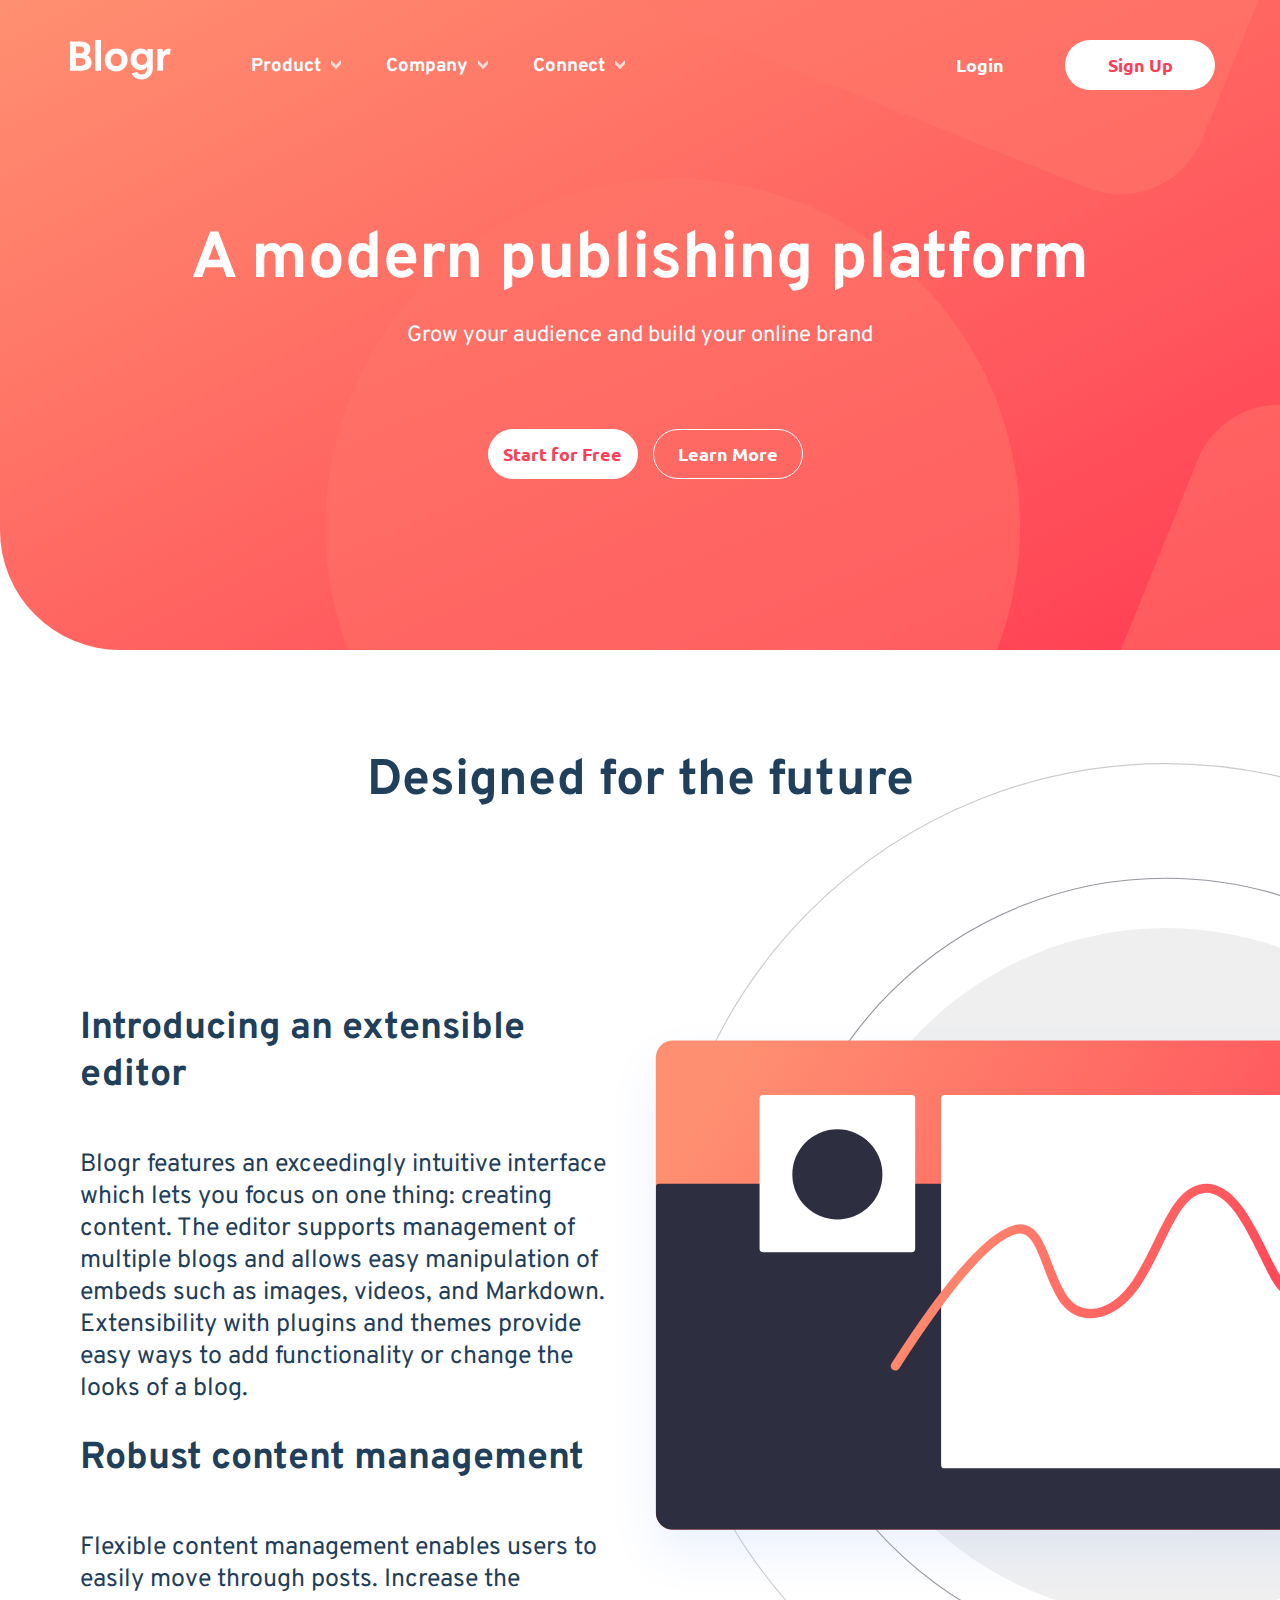
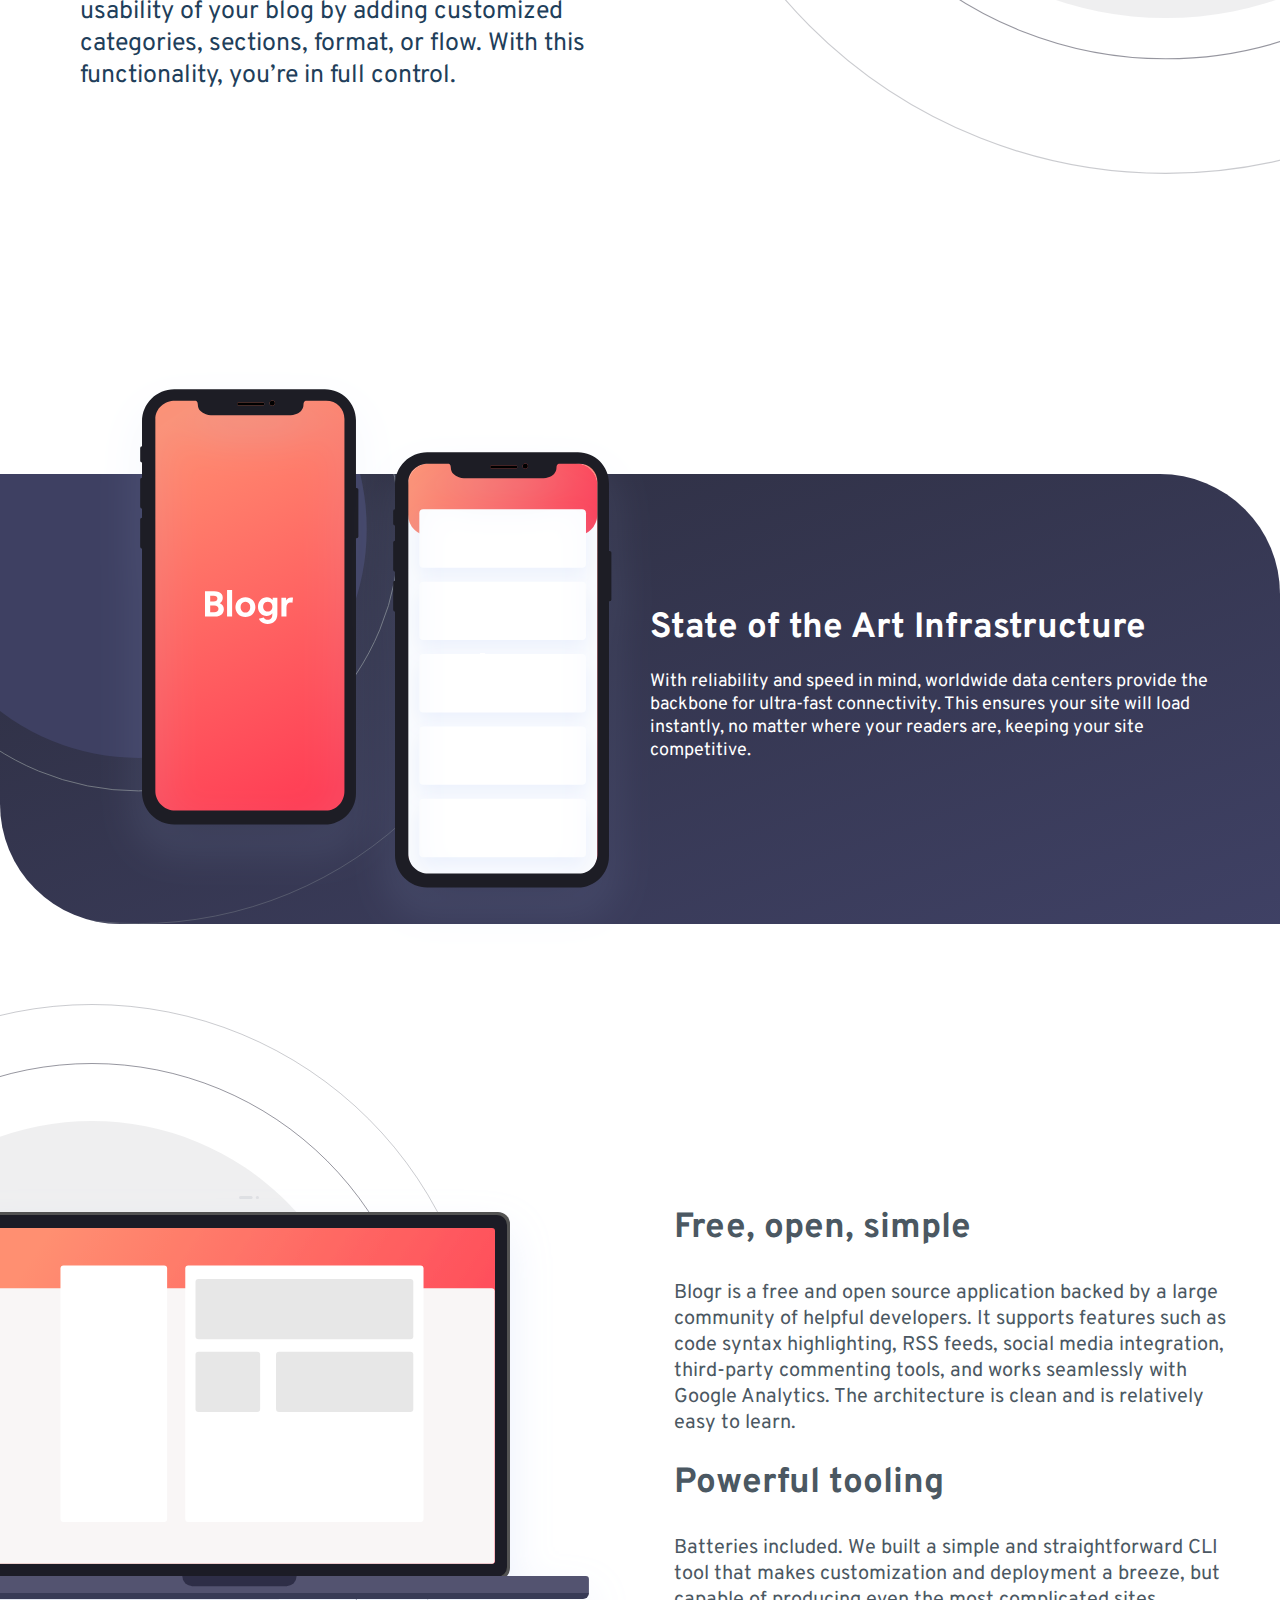
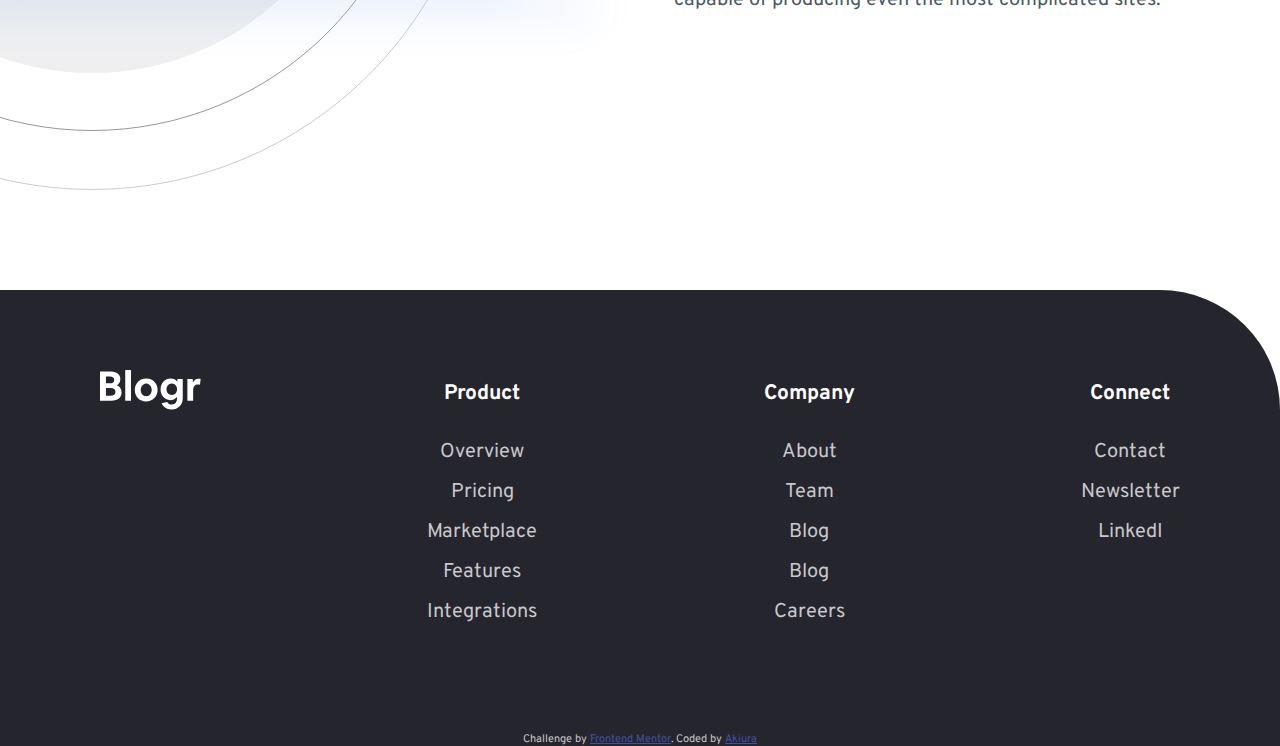
==== commit f01b30a3: "desktop-version" ====
--- a/blogr-landing-page-main/index.html
+++ b/blogr-landing-page-main/index.html
@@ -128,7 +128,7 @@
 </div>
 
 
-<div class="s1">
+<div class="s1-mobile">
     <div id="sn1">
         <h1>Designed for the future</h1>
     </div>
@@ -147,8 +147,32 @@
     </div>
 </div>
 
-<div class="s2">
-    <div id="wrapper">
+<div class="s1-desktop">
+    <div id="sn1-d">
+        <h1>Designed for the future</h1>
+    </div>
+
+    <div id="sub-s1-d">
+
+        <div id="t2-d">
+            <h2>Introducing an extensible editor</h2>
+            <p>Blogr features an exceedingly intuitive interface which lets you focus on one thing: creating content.
+                The editor supports management of multiple blogs and allows easy manipulation of embeds such as images,
+                videos, and Markdown. Extensibility with plugins and themes provide easy ways to add functionality or
+                change the looks of a blog.</p>
+            <h2>Robust content management</h2>
+            <p>Flexible content management enables users to easily move through posts. Increase the usability of your blog
+                by adding customized categories, sections, format, or flow. With this functionality, you’re in full
+                control.</p>
+        </div>
+        <img id="mobile-editor-d" src="images/illustration-editor-desktop.svg" alt="editor">
+    </div>
+</div>
+
+
+
+<div class="s2-mobile">
+    <div class="wrapper">
         <img id="bg-circle" src="images/bg-pattern-circles.svg" alt="bg circles">
     </div>
     <img id="phones" src="images/illustration-phones.svg" alt="phones">
@@ -161,11 +185,29 @@
             This ensures your site will load instantly, no matter where your readers are, keeping your site competitive.
         </p>
     </div>
-
-</div>
-
-
-<div class="s3">
+</div>
+
+<div class="s2-desktop">
+    <div id="wrapper3">
+        <img id="bg-circle-desktop" src="images/bg-pattern-circles.svg" alt="bg circles">
+    </div>
+    <img id="phones-desktop" src="images/illustration-phones.svg" alt="phones">
+
+    <div id="s2-text">
+        <div id="sn2-d">
+            <h1>State of the Art Infrastructure</h1>
+        </div>
+        <div id="t3-d">
+            <p>
+                With reliability and speed in mind, worldwide data centers provide the backbone for ultra-fast connectivity.
+                This ensures your site will load instantly, no matter where your readers are, keeping your site competitive.
+            </p>
+        </div>
+    </div>
+</div>
+
+
+<div class="s3-mobile">
     <img id="mobile-laptop" src="images/illustration-laptop-mobile.svg" alt="laptop">
     <div id="t4">
         <h2>Free, open, simple</h2>
@@ -182,6 +224,31 @@
 </div>
 
 
+<div class="s3-desktop">
+    <img id="desktop-laptop" src="images/illustration-laptop-desktop.svg" alt="laptop">
+    <div id="t4-d">
+        <h2>Free, open, simple</h2>
+        <p>Blogr is a free and open source application backed by a large community of helpful developers. It supports
+            features such as code syntax highlighting, RSS feeds, social media integration, third-party commenting
+            tools,
+            and works seamlessly with Google Analytics. The architecture is clean and is relatively easy to learn.
+        </p>
+        <h2>Powerful tooling</h2>
+        <p>Batteries included. We built a simple and straightforward CLI tool that makes customization and deployment a
+            breeze, but
+            capable of producing even the most complicated sites.</p>
+    </div>
+
+</div>
+
+
+
+
+
+
+
+
+
 <footer>
     <div id="footer-flex">
         <img id="footer-logo" src="images/logo.svg" alt="logo">
--- a/blogr-landing-page-main/style.css
+++ b/blogr-landing-page-main/style.css
@@ -7,6 +7,7 @@
     font-family: 'Overpass', sans-serif;
     font-size: 16px;
     color:hsl(207, 13%, 34%);
+    overflow-x: hidden;
 }
 .hero{
     display: flex;
@@ -46,7 +47,7 @@
     align-items: center;
     top:150px;
     font-weight: 400;
-    font-size: 20px;
+    font-size: 22px;
 }
 #t1,#catch-line{
     text-align: center;
@@ -82,6 +83,9 @@
     flex-flow: column;
 
 }
+.s1-desktop,.s2-desktop,.s3-desktop{
+    display: none;
+}
 #hb1{
     color:hsl(353, 100%, 62%);
     background: white;
@@ -124,7 +128,7 @@
 }
 
 
-.s1,.s3{
+.s1-mobile,.s3-mobile{
     display: flex;
     flex-flow: column;
     justify-content: center;
@@ -132,7 +136,7 @@
     overflow:hidden;
 }
 
-#wrapper{
+.wrapper{
     display: flex;
     justify-content: center;
     width: 100%;
@@ -184,7 +188,7 @@
     width: 370px;
     margin-top: -530px;
 }
-.s2{
+.s2-mobile{
     background: linear-gradient(to bottom right,hsl(237, 17%, 21%),hsl(237, 23%, 32%));
     border-radius: 0 120px 0 120px;
     color: hsl(0, 0%, 100%);
@@ -314,6 +318,12 @@
 }
 
 @media only screen and (min-width: 910px){
+    /* hero */
+    #bg{
+        width: 2800px;
+        margin-top: -1100px;
+        margin-left: -200px;
+    }
     #logo-menu{
         display: none;
     }
@@ -326,7 +336,12 @@
     #hero-text{
         margin-top: 50px;
     }
-
+    .s1-mobile,.s2-mobile,.s3-mobile{
+        display: none;
+    }
+    .s1-desktop,.s2-desktop,.s3-desktop{
+        display: flex;
+    }
     menu{
         width:80%;
         display: flex;
@@ -349,6 +364,9 @@
         margin-left: 50px;
         margin-top: 10px;
     }
+    #hero-text h1{
+        font-size: 65px;
+    }
     .section{
         margin-left: 10px;
         margin-right: 35px;
@@ -364,10 +382,8 @@
         width: 200px;
         display: none;
         flex-flow: column;
-
         margin-top: 20px;
         margin-bottom: 0;
-
         background: hsl(0, 0%, 94%);
         border-radius: 5px;
         padding: 10px;
@@ -405,7 +421,127 @@
         cursor: pointer;
     }
 
-
+/* s1 */
+    .s1-desktop{
+        color: hsl(208, 49%, 24%);
+        margin: 100px 0 100px 0;
+        display: flex;
+        flex-flow: column;
+    }
+    #sn1-d{
+        align-self: center;
+    }
+    #sn1-d h1{
+        font-size: 50px;
+    }
+    #sub-s1-d{
+        margin: 80px 0 0 80px;
+        display: flex;
+        flex-flow: row;
+        justify-content: space-between;
+    }
+    #t2-d{
+        display: flex;
+        flex-flow: column;
+        width: 50%;
+        height: 700px;
+        align-self: center;
+        justify-content: center;
+        font-size: 25px;
+    }
+    #t2-d h2{
+        margin-bottom: 50px;
+        margin-top: 30px;
+    }
+    #mobile-editor-d{
+        object-fit: cover;
+        width: 100%;
+        margin-top: -130px;
+        margin-right: -390px;
+        overflow-x: hidden;
+    }
+/* s2 */
+    .s2-desktop{
+        background: linear-gradient(to bottom right,hsl(237, 17%, 21%),hsl(237, 23%, 32%));
+        border-radius: 0 120px 0 120px;
+        color: hsl(0, 0%, 100%);
+        margin-bottom: 80px;
+        margin-top: 300px;
+        display: flex;
+        flex-flow: row;
+        justify-content: flex-start;
+        align-items: center;
+        padding-bottom: 150px;
+
+       height: 300px;
+    }
+    #wrapper3{
+
+        display: flex;
+        overflow: hidden;
+        margin-top: 150px;
+        height: 450px;
+        border-bottom-left-radius: 120px;
+
+    }
+    #bg-circle-desktop{
+        width: 100%;
+        object-fit: cover;
+        margin-top: -340px;
+        margin-left: -170px;
+
+    }
+    #phones-desktop{
+        position: absolute;
+        margin-top: 70px;
+        left: 100px;
+    }
+    #s2-text{
+        position: absolute;
+        margin-left: 650px;
+        margin-right: 50px;
+
+    }
+    #sn2-d{
+
+        margin-top: 120px;
+        margin-bottom: 20px;
+    }
+    #sn2-d h1{
+        font-size: 35px;
+    }
+    #t3-d p{
+        font-size: 18px;
+    }
+/* s3 */
+    .s3-desktop{
+        display: flex;
+        flex-flow: row;
+        justify-content: space-between;
+    }
+    #desktop-laptop{
+        width: 100%;
+        object-fit: cover;
+        margin-left: -300px;
+    }
+    #t4-d{
+        display: flex;
+        flex-flow: column;
+        justify-content: center;
+        margin-right: 50px;
+
+    }
+    #t4-d h2{
+        font-size: 35px;
+        margin-top: 25px;
+        margin-bottom: 30px;
+    }
+    #t4-d p{
+        font-size: 20px;
+    }
+
+
+/* footer */
     #footer-flex{
         flex-flow: row;
         justify-content: space-between;
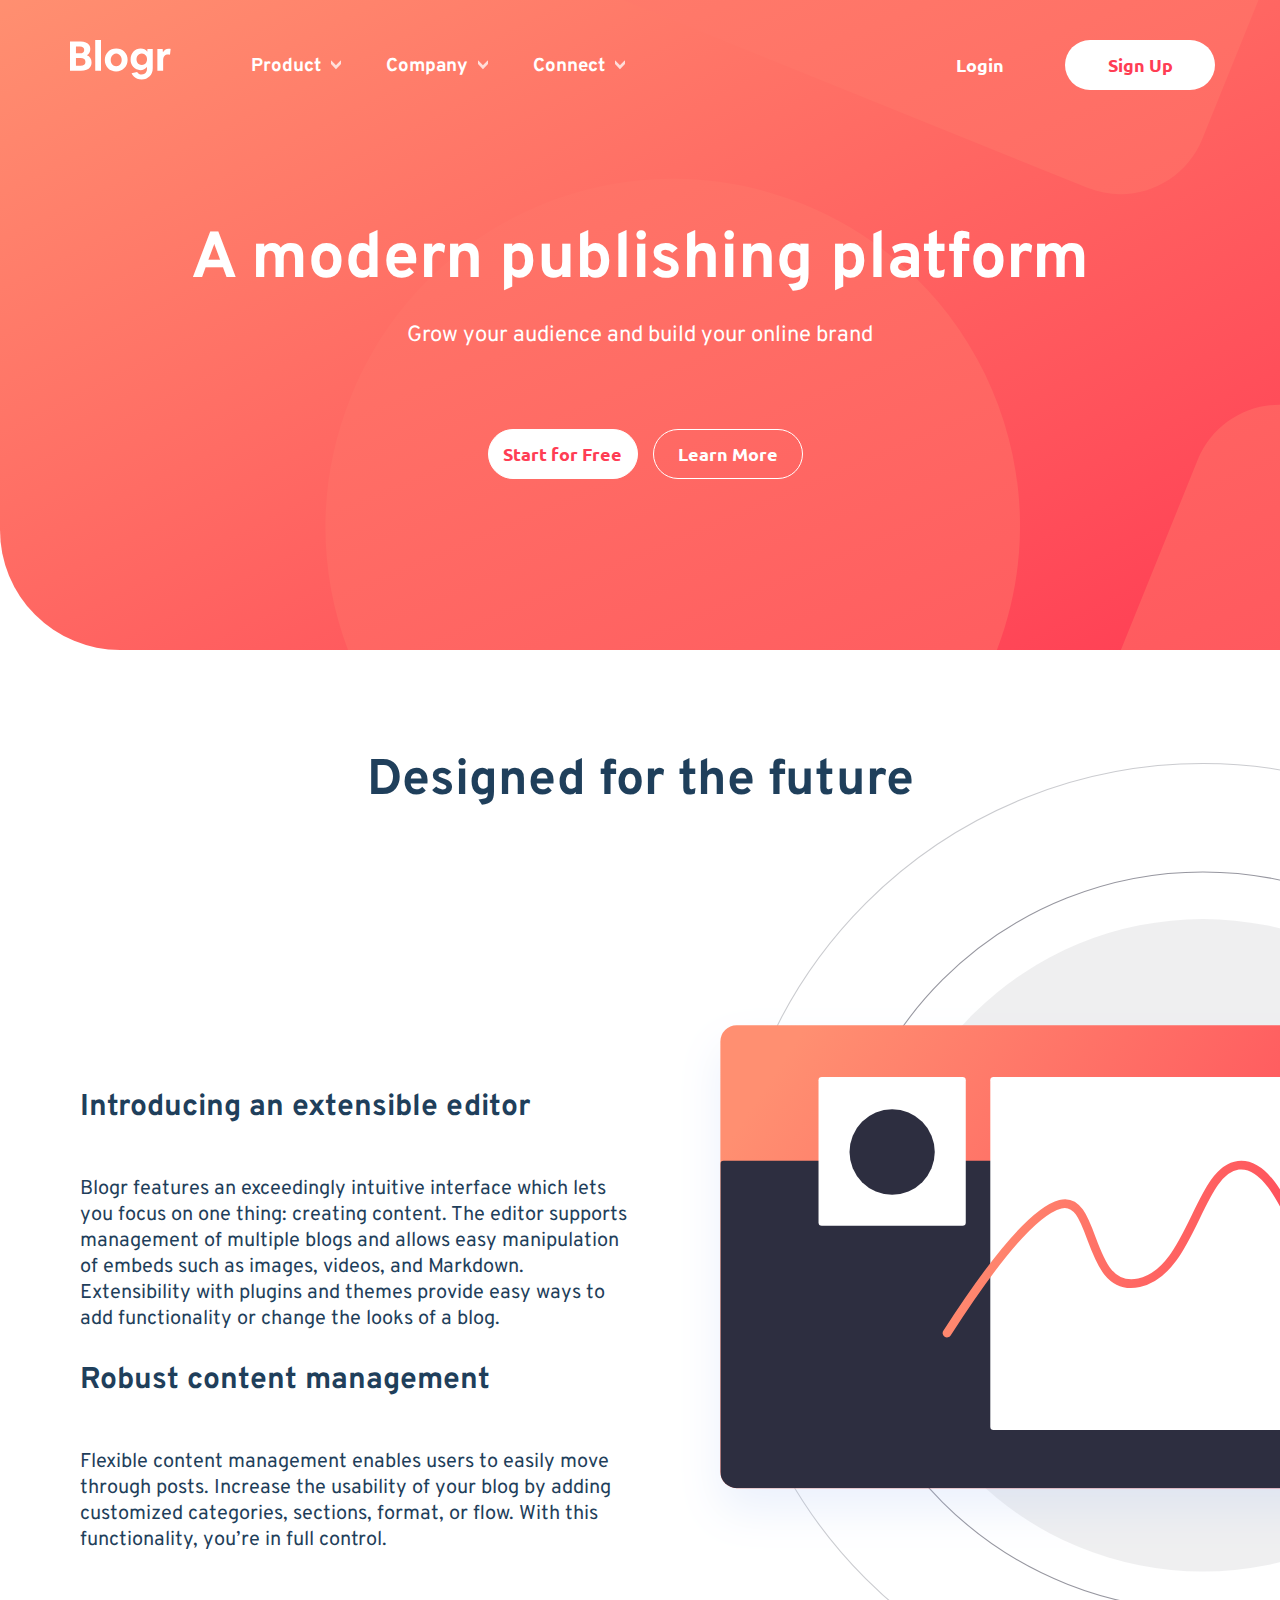
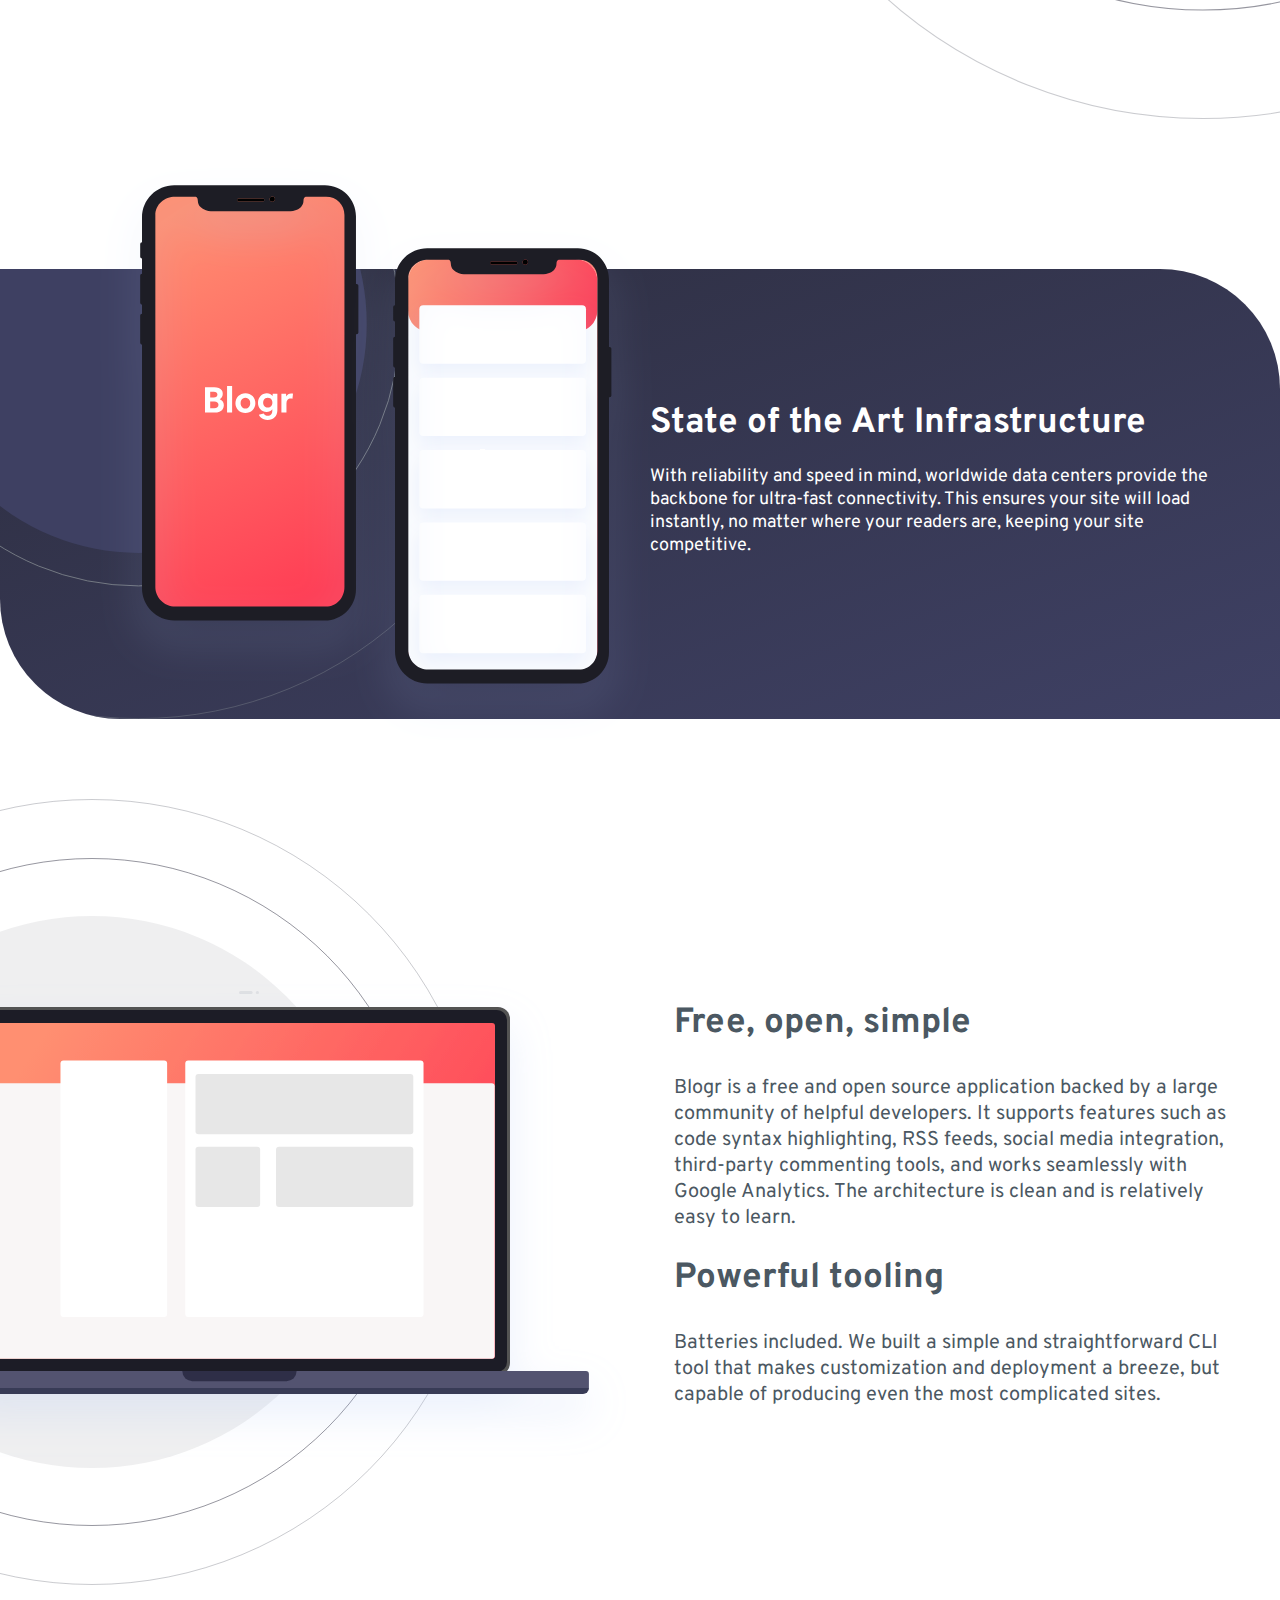
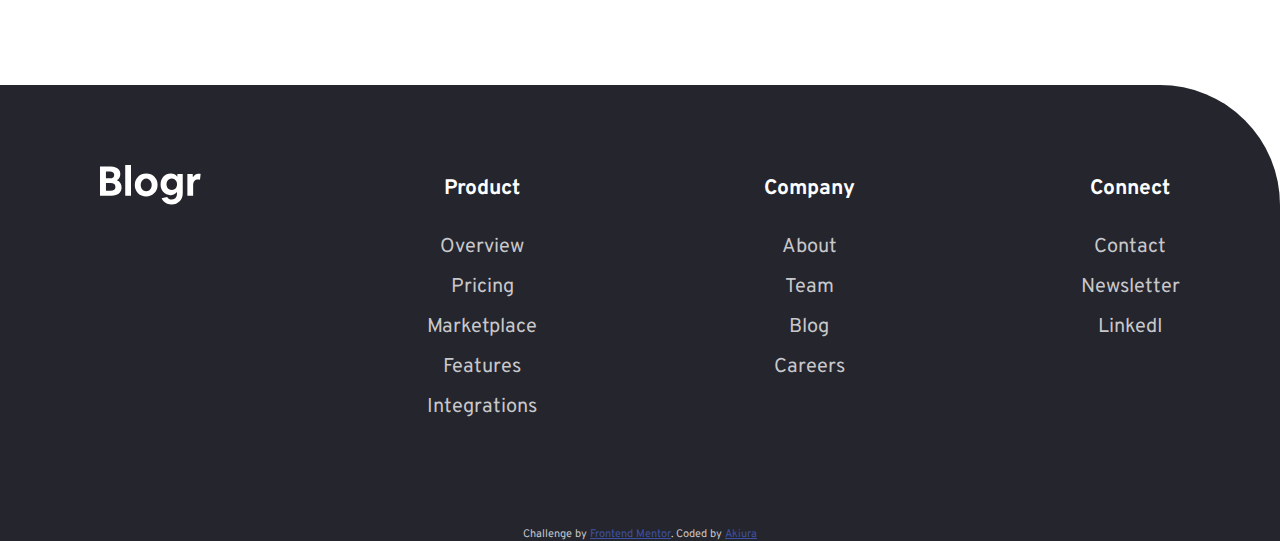
==== commit cdf473d7: "Update index.html" ====
--- a/blogr-landing-page-main/index.html
+++ b/blogr-landing-page-main/index.html
@@ -267,7 +267,6 @@
             <p>About</p>
             <p>Team</p>
             <p>Blog</p>
-            <p>Blog</p>
             <p>Careers</p>
         </div>
 
@@ -290,4 +289,4 @@
 </footer>
 
 </body>
-</html>+</html>
--- a/blogr-landing-page-main/style.css
+++ b/blogr-landing-page-main/style.css
@@ -447,7 +447,8 @@
         height: 700px;
         align-self: center;
         justify-content: center;
-        font-size: 25px;
+        font-size: 20px;
+        margin-right: 50px;
     }
     #t2-d h2{
         margin-bottom: 50px;
@@ -455,10 +456,12 @@
     }
     #mobile-editor-d{
         object-fit: cover;
-        width: 100%;
+        width: 1100px;
         margin-top: -130px;
-        margin-right: -390px;
-        overflow-x: hidden;
+        margin-right: -400px;
+
+
+
     }
 /* s2 */
     .s2-desktop{
@@ -466,7 +469,7 @@
         border-radius: 0 120px 0 120px;
         color: hsl(0, 0%, 100%);
         margin-bottom: 80px;
-        margin-top: 300px;
+        margin-top: 150px;
         display: flex;
         flex-flow: row;
         justify-content: flex-start;
